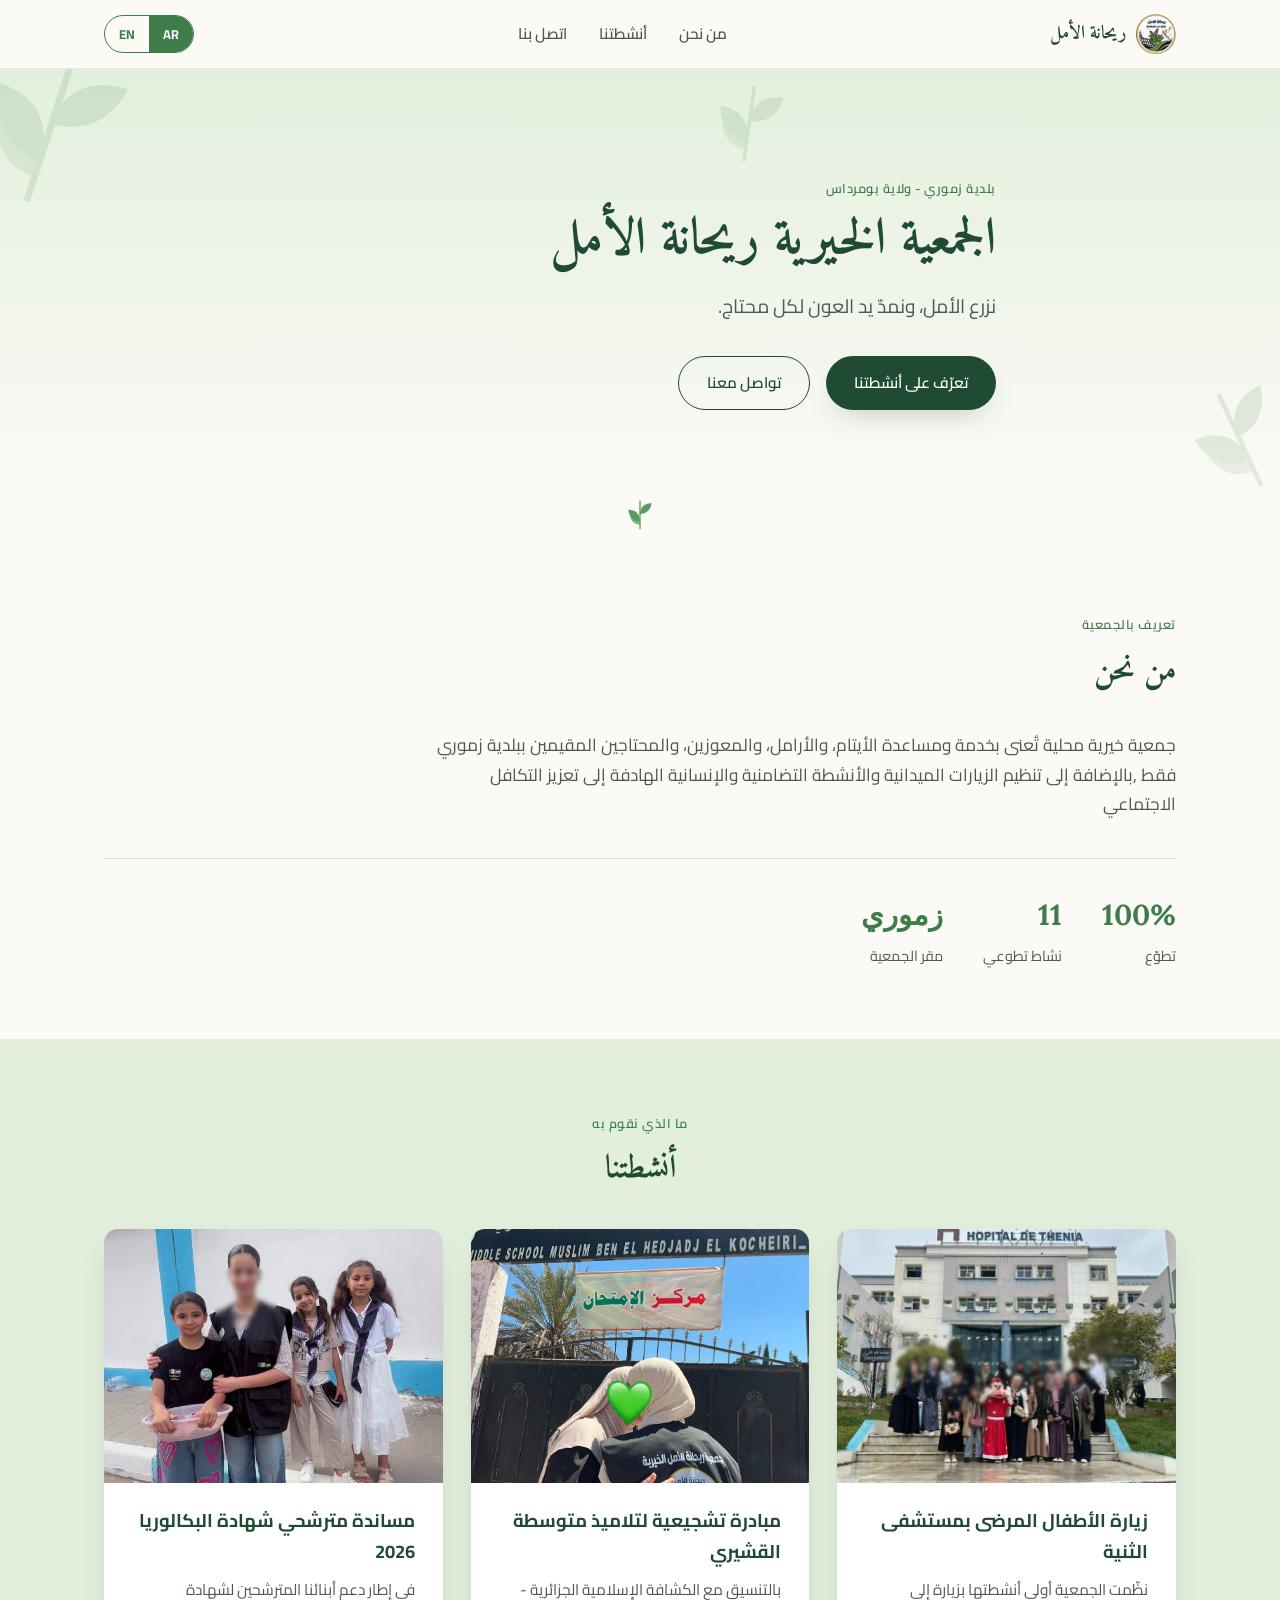
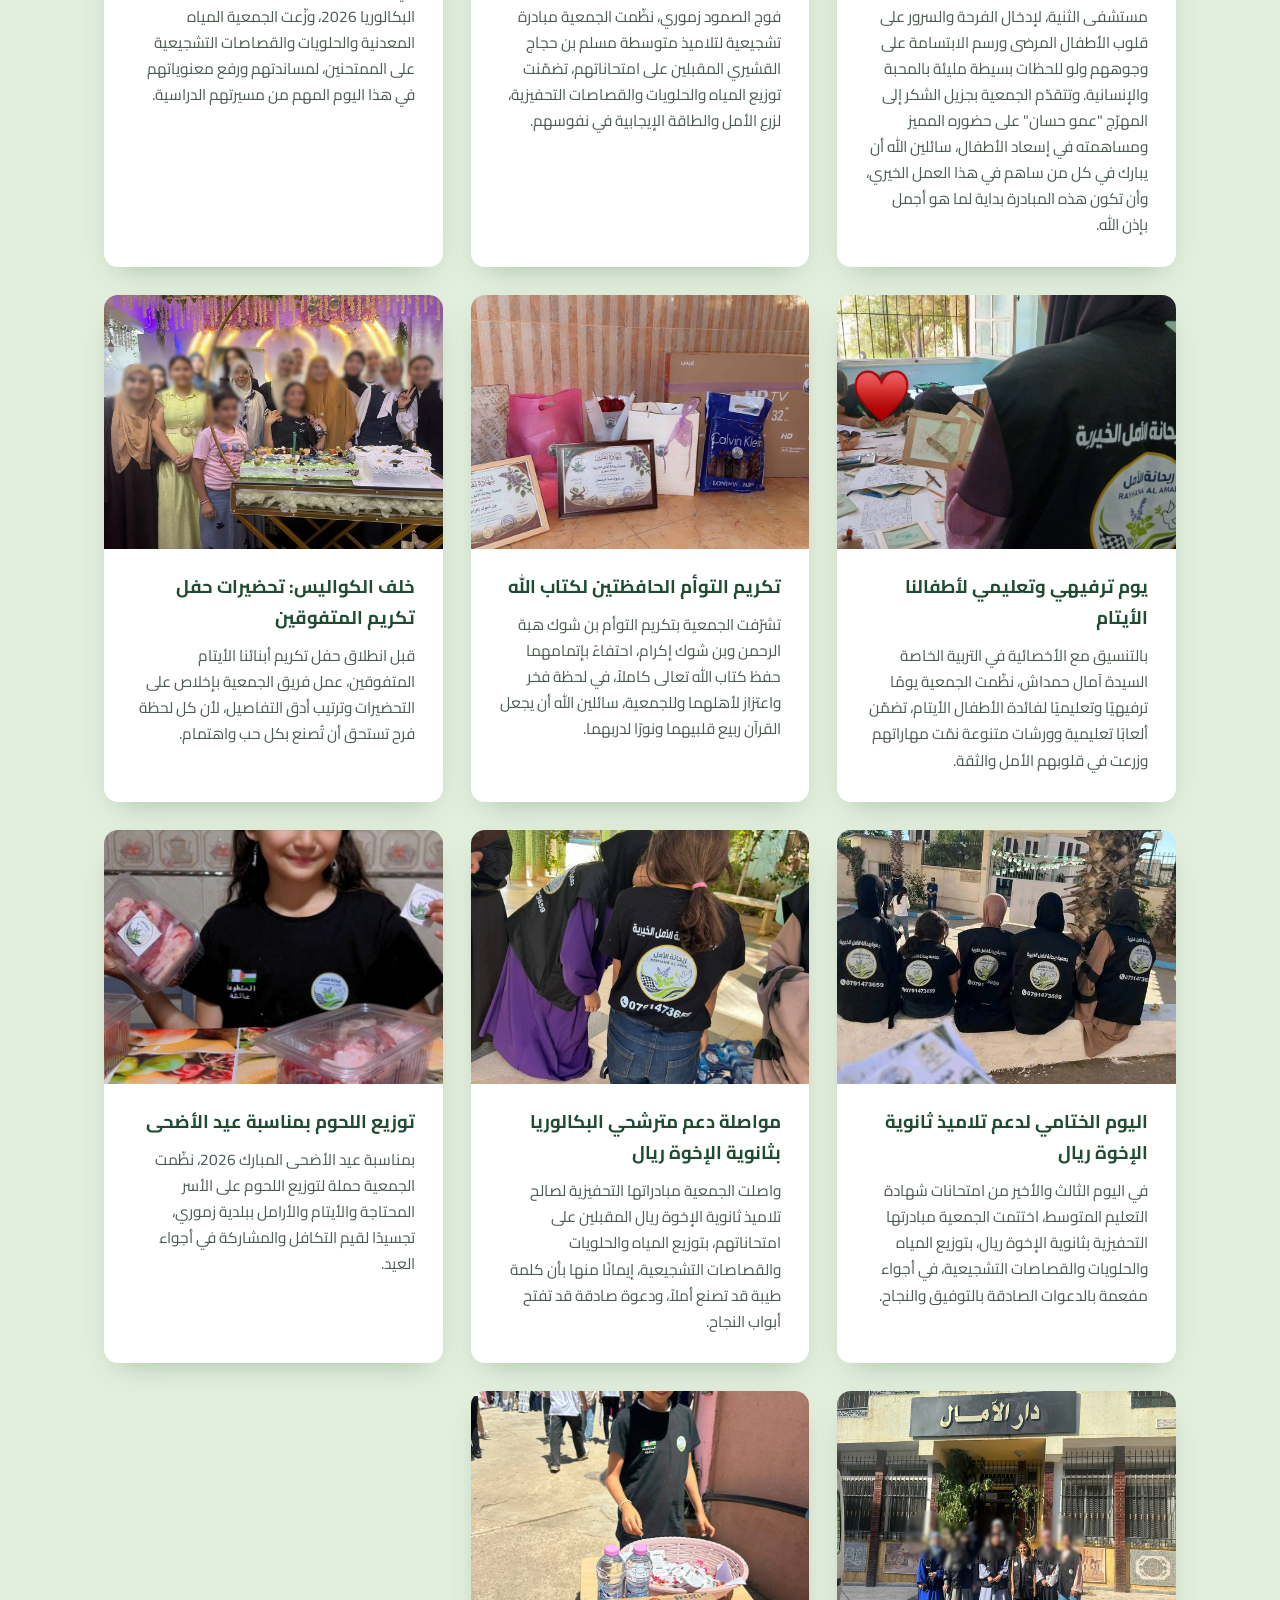
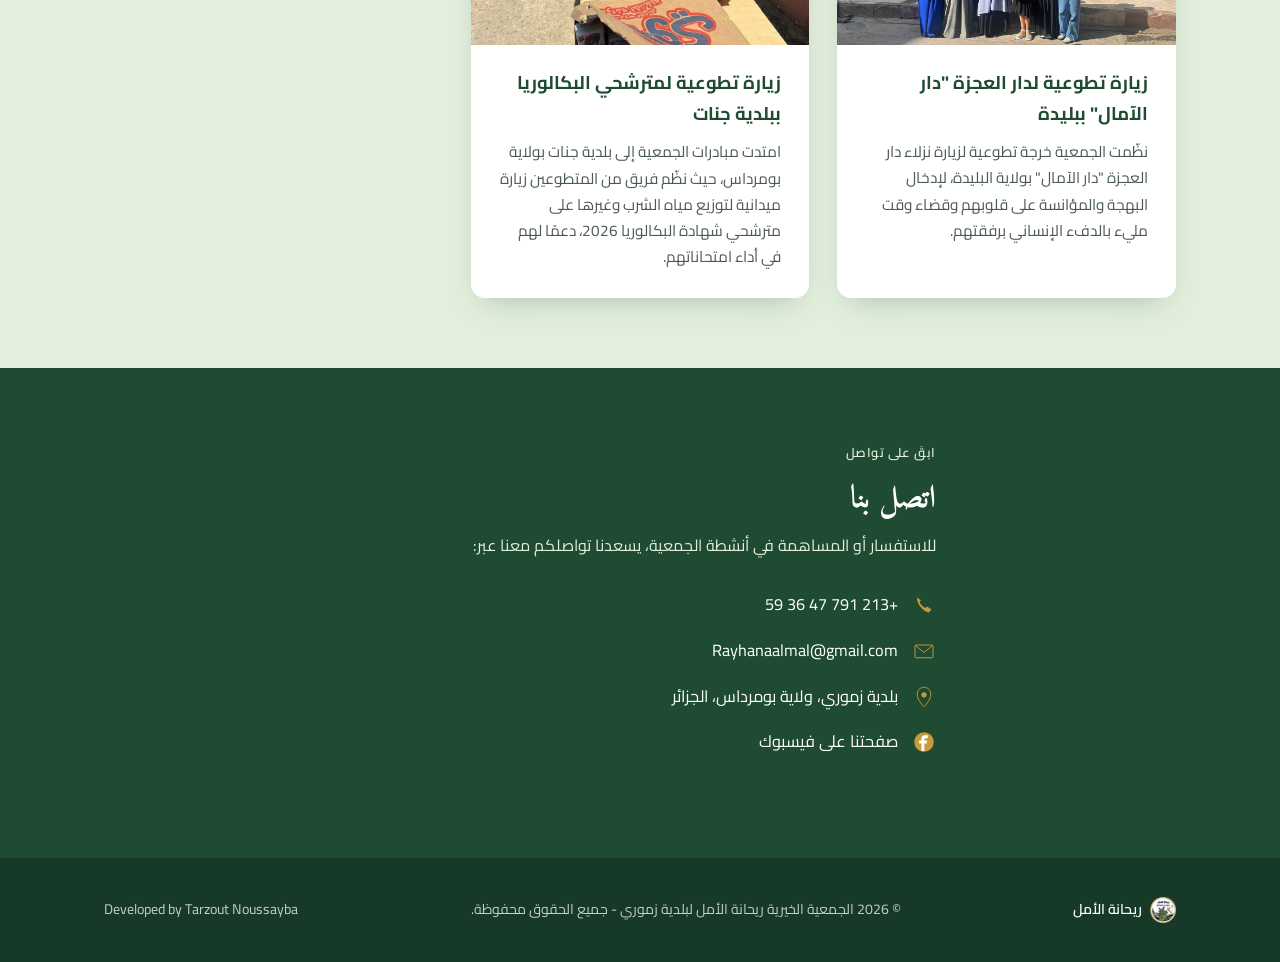
==== index.html @ a7c814cd "Initial commit" ====
<!DOCTYPE html>
<html lang="ar" dir="rtl">
<head>
<meta charset="UTF-8">
<meta name="viewport" content="width=device-width, initial-scale=1">
<title data-i18n="meta_title">الجمعية الخيرية ريحانة الأمل - بلدية زموري</title>
<meta name="description" data-i18n-attr="content" data-i18n="meta_desc" content="جمعية خيرية ناشئة ببلدية زموري تعنى بالأيتام والأرامل والمرضى والمحتاجين">
<link rel="preconnect" href="https://fonts.googleapis.com">
<link rel="preconnect" href="https://fonts.gstatic.com" crossorigin>
<link href="https://fonts.googleapis.com/css2?family=Amiri:wght@400;700&family=Cairo:wght@400;500;600;700&family=Lora:ital,wght@0,500;0,600;1,500&display=swap" rel="stylesheet">
<link rel="stylesheet" href="css/style.css">
</head>
<body>

<!-- decorative basil sprig used across the site -->
<svg style="display:none">
  <symbol id="leaf-icon" viewBox="0 0 64 64">
    <path d="M32 58 C32 42 32 30 32 6" stroke="currentColor" stroke-width="2.5" fill="none" stroke-linecap="round"/>
    <path d="M32 44 C20 44 12 36 10 22 C24 22 32 30 32 44 Z" fill="currentColor"/>
    <path d="M32 30 C44 30 52 22 54 10 C40 10 32 18 32 30 Z" fill="currentColor"/>
    <path d="M32 50 C22 50 15 44 13 33 C25 33 32 39 32 50 Z" fill="currentColor" opacity="0.75"/>
  </symbol>
  <symbol id="cap-icon" viewBox="0 0 64 64">
    <path d="M32 14 L58 26 L32 38 L6 26 Z" fill="currentColor"/>
    <path d="M18 30 V44 C18 50 46 50 46 44 V30" stroke="currentColor" stroke-width="2.5" fill="none"/>
    <path d="M56 27 V42" stroke="currentColor" stroke-width="2.5" stroke-linecap="round"/>
    <circle cx="56" cy="45" r="2.5" fill="currentColor"/>
  </symbol>
  <symbol id="hands-icon" viewBox="0 0 64 64">
    <path d="M32 20 C29 13 20 12 17 19 C14 26 20 32 32 42 C44 32 50 26 47 19 C44 12 35 13 32 20 Z" fill="currentColor"/>
    <path d="M10 46 C18 40 26 40 32 46 C38 40 46 40 54 46 L54 50 C46 44 38 44 32 50 C26 44 18 44 10 50 Z" fill="currentColor" opacity="0.85"/>
  </symbol>
  <symbol id="home-icon" viewBox="0 0 64 64">
    <path d="M8 30 L32 10 L56 30" stroke="currentColor" stroke-width="2.5" fill="none" stroke-linecap="round" stroke-linejoin="round"/>
    <path d="M14 26 V52 H50 V26" stroke="currentColor" stroke-width="2.5" fill="none" stroke-linejoin="round"/>
    <path d="M27 52 V38 H37 V52" stroke="currentColor" stroke-width="2.5" fill="none"/>
  </symbol>
  <symbol id="phone-icon" viewBox="0 0 64 64">
    <path d="M14 12 C12 20 20 44 44 52 L52 44 L40 36 L36 40 C28 36 24 32 20 24 L24 20 L14 12 Z" fill="currentColor"/>
  </symbol>
  <symbol id="mail-icon" viewBox="0 0 64 64">
    <rect x="8" y="16" width="48" height="34" rx="3" stroke="currentColor" stroke-width="2.5" fill="none"/>
    <path d="M10 18 L32 36 L54 18" stroke="currentColor" stroke-width="2.5" fill="none" stroke-linecap="round" stroke-linejoin="round"/>
  </symbol>
  <symbol id="pin-icon" viewBox="0 0 64 64">
    <path d="M32 58 C32 58 50 40 50 26 C50 14 42 6 32 6 C22 6 14 14 14 26 C14 40 32 58 32 58 Z" stroke="currentColor" stroke-width="2.5" fill="none"/>
    <circle cx="32" cy="26" r="7" fill="currentColor"/>
  </symbol>
  <symbol id="fb-icon" viewBox="0 0 64 64">
    <circle cx="32" cy="32" r="26" fill="currentColor"/>
    <path d="M36 22 h6 v-8 h-7 c-7 0-10 4-10 10 v4 h-6 v8 h6 v20 h8 V36 h6 l1-8 h-7 v-3 c0-2 1-3 3-3 Z" fill="#fff"/>
  </symbol>
</svg>

<header class="site-header">
  <div class="wrap header-inner">
    <a class="brand" href="#top">
      <img class="brand-logo" src="images/logo.png" alt="شعار الجمعية">
      <span class="brand-name" data-i18n="brand_name">ريحانة الأمل</span>
    </a>

    <nav class="site-nav" id="siteNav">
      <a href="#about" data-i18n="nav_about">من نحن</a>
      <a href="#activities" data-i18n="nav_activities">أنشطتنا</a>
      <a href="#contact" data-i18n="nav_contact">اتصل بنا</a>
    </nav>

    <div class="header-actions">
      <div class="lang-switch" role="group" aria-label="Language switch">
        <button type="button" class="lang-btn" data-lang="ar" aria-pressed="true">AR</button>
        <button type="button" class="lang-btn" data-lang="en" aria-pressed="false">EN</button>
      </div>
      <button class="nav-toggle" id="navToggle" aria-label="menu" aria-expanded="false">
        <span></span><span></span><span></span>
      </button>
    </div>
  </div>
</header>

<main id="top">

  <section class="hero">
    <div class="hero-leaves" aria-hidden="true">
      <svg viewBox="0 0 64 64"><use href="#leaf-icon"/></svg>
      <svg viewBox="0 0 64 64"><use href="#leaf-icon"/></svg>
      <svg viewBox="0 0 64 64"><use href="#leaf-icon"/></svg>
    </div>
    <div class="wrap hero-inner">
      <p class="eyebrow" data-i18n="hero_eyebrow">بلدية زموري - ولاية بومرداس</p>
      <h1 data-i18n="hero_title">الجمعية الخيرية ريحانة الأمل</h1>
      <p class="hero-tagline" data-i18n="hero_tagline">نزرع الأمل، ونمدّ يد العون لكل محتاج.</p>
      <div class="hero-cta">
        <a href="#activities" class="btn btn-primary" data-i18n="hero_btn_activities">تعرّف على أنشطتنا</a>
        <a href="#contact" class="btn btn-ghost" data-i18n="hero_btn_contact">تواصل معنا</a>
      </div>
    </div>
  </section>

  <div class="divider" aria-hidden="true">
    <svg viewBox="0 0 64 64"><use href="#leaf-icon"/></svg>
  </div>

  <section class="about" id="about">
    <div class="wrap about-inner">
      <div class="section-heading">
        <span class="eyebrow" data-i18n="about_eyebrow">تعريف بالجمعية</span>
        <h2 data-i18n="about_title">من نحن</h2>
      </div>
      <p class="about-text" data-i18n="about_text">
        الجمعية الخيرية "ريحانة الأمل" لبلدية زموري جمعية خيرية ناشئة حديثًا، تسعى منذ انطلاقها إلى
        مساعدة الأيتام والأرامل والمرضى والمحتاجين في المنطقة، من خلال مبادرات تضامنية وأعمال تطوعية
        تجمع أبناء الجماعة على قيم العطاء والتكافل.
      </p>
      <div class="about-stats">
        <div class="stat">
          <span class="stat-num" data-i18n="about_stat1_num">100%</span>
          <span class="stat-label" data-i18n="about_stat1_label">تطوّع</span>
        </div>
        <div class="stat">
          <span class="stat-num" data-i18n="about_stat2_num">3</span>
          <span class="stat-label" data-i18n="about_stat2_label">محاور عمل رئيسية</span>
        </div>
        <div class="stat">
          <span class="stat-num" data-i18n="about_stat3_num">زموري</span>
          <span class="stat-label" data-i18n="about_stat3_label">مقر الجمعية</span>
        </div>
      </div>
    </div>
  </section>

  <section class="activities" id="activities">
    <div class="wrap">
      <div class="section-heading center">
        <span class="eyebrow" data-i18n="activities_eyebrow">ما الذي نقوم به</span>
        <h2 data-i18n="activities_title">أنشطتنا</h2>
      </div>

      <div class="cards">
        <article class="card">
          <div class="card-img-wrap">
            <img class="card-img" src="images/photo_1.jpg" alt="زيارة الأطفال المرضى بمستشفى الثنية">
          </div>
          <h3 data-i18n="act1_title">زيارة الأطفال المرضى بمستشفى الثنية</h3>
          <p data-i18n="act1_text">نظّمت الجمعية أولى أنشطتها بزيارة إلى مستشفى الثنية، لإدخال الفرحة والسرور على قلوب الأطفال المرضى ورسم الابتسامة على وجوههم ولو للحظات بسيطة مليئة بالمحبة والإنسانية. وتتقدّم الجمعية بجزيل الشكر إلى المهرّج "عمو حسان" على حضوره المميز ومساهمته في إسعاد الأطفال، سائلين الله أن يبارك في كل من ساهم في هذا العمل الخيري، وأن تكون هذه المبادرة بداية لما هو أجمل بإذن الله.</p>
        </article>

        <article class="card">
          <div class="card-img-wrap">
            <img class="card-img" src="images/photo_2.jpg" alt="مبادرة تشجيعية لتلاميذ متوسطة القشيري">
          </div>
          <h3 data-i18n="act2_title">مبادرة تشجيعية لتلاميذ متوسطة القشيري</h3>
          <p data-i18n="act2_text">بالتنسيق مع الكشافة الإسلامية الجزائرية - فوج الصمود زموري، نظّمت الجمعية مبادرة تشجيعية لتلاميذ متوسطة مسلم بن حجاج القشيري المقبلين على امتحاناتهم، تضمّنت توزيع المياه والحلويات والقصاصات التحفيزية، لزرع الأمل والطاقة الإيجابية في نفوسهم.</p>
        </article>

        <article class="card">
          <div class="card-img-wrap">
            <img class="card-img" src="images/photo_3.jpg" alt="مساندة مترشحي شهادة البكالوريا 2026">
          </div>
          <h3 data-i18n="act3_title">مساندة مترشحي شهادة البكالوريا 2026</h3>
          <p data-i18n="act3_text">في إطار دعم أبنائنا المترشحين لشهادة البكالوريا 2026، وزّعت الجمعية المياه المعدنية والحلويات والقصاصات التشجيعية على الممتحنين، لمساندتهم ورفع معنوياتهم في هذا اليوم المهم من مسيرتهم الدراسية.</p>
        </article>

        <article class="card">
          <div class="card-img-wrap">
            <img class="card-img" src="images/photo_4.jpg" alt="يوم ترفيهي وتعليمي لأطفالنا الأيتام">
          </div>
          <h3 data-i18n="act4_title">يوم ترفيهي وتعليمي لأطفالنا الأيتام</h3>
          <p data-i18n="act4_text">بالتنسيق مع الأخصائية في التربية الخاصة السيدة آمال حمداش، نظّمت الجمعية يومًا ترفيهيًا وتعليميًا لفائدة الأطفال الأيتام، تضمّن ألعابًا تعليمية وورشات متنوعة نمّت مهاراتهم وزرعت في قلوبهم الأمل والثقة.</p>
        </article>

        <article class="card">
          <div class="card-img-wrap">
            <img class="card-img" src="images/photo_5.jpg" alt="تكريم التوأم الحافظتين لكتاب الله">
          </div>
          <h3 data-i18n="act5_title">تكريم التوأم الحافظتين لكتاب الله</h3>
          <p data-i18n="act5_text">تشرّفت الجمعية بتكريم التوأم بن شوك هبة الرحمن وبن شوك إكرام، احتفاءً بإتمامهما حفظ كتاب الله تعالى كاملاً، في لحظة فخر واعتزاز لأهلهما وللجمعية، سائلين الله أن يجعل القرآن ربيع قلبيهما ونورًا لدربهما.</p>
        </article>

        <article class="card">
          <div class="card-img-wrap">
            <img class="card-img" src="images/photo_6.jpg" alt="تحضيرات حفل تكريم المتفوقين">
          </div>
          <h3 data-i18n="act6_title">خلف الكواليس: تحضيرات حفل تكريم المتفوقين</h3>
          <p data-i18n="act6_text">قبل انطلاق حفل تكريم أبنائنا الأيتام المتفوقين، عمل فريق الجمعية بإخلاص على التحضيرات وترتيب أدق التفاصيل، لأن كل لحظة فرح تستحق أن تُصنع بكل حب واهتمام.</p>
        </article>

        <article class="card">
          <div class="card-img-wrap">
            <img class="card-img" src="images/photo_7.jpg" alt="اليوم الختامي لمبادرة دعم تلاميذ ثانوية الإخوة ريال">
          </div>
          <h3 data-i18n="act7_title">اليوم الختامي لدعم تلاميذ ثانوية الإخوة ريال</h3>
          <p data-i18n="act7_text">في اليوم الثالث والأخير من امتحانات شهادة التعليم المتوسط، اختتمت الجمعية مبادرتها التحفيزية بثانوية الإخوة ريال، بتوزيع المياه والحلويات والقصاصات التشجيعية، في أجواء مفعمة بالدعوات الصادقة بالتوفيق والنجاح.</p>
        </article>

        <article class="card">
          <div class="card-img-wrap">
            <img class="card-img" src="images/photo_8.jpg" alt="مواصلة دعم مترشحي البكالوريا بثانوية الإخوة ريال">
          </div>
          <h3 data-i18n="act8_title">مواصلة دعم مترشحي البكالوريا بثانوية الإخوة ريال</h3>
          <p data-i18n="act8_text">واصلت الجمعية مبادراتها التحفيزية لصالح تلاميذ ثانوية الإخوة ريال المقبلين على امتحاناتهم، بتوزيع المياه والحلويات والقصاصات التشجيعية، إيمانًا منها بأن كلمة طيبة قد تصنع أملاً، ودعوة صادقة قد تفتح أبواب النجاح.</p>
        </article>

        <article class="card">
          <div class="card-img-wrap">
            <img class="card-img" src="images/photo_9.jpg" alt="توزيع اللحوم بمناسبة عيد الأضحى">
          </div>
          <h3 data-i18n="act9_title">توزيع اللحوم بمناسبة عيد الأضحى</h3>
          <p data-i18n="act9_text">بمناسبة عيد الأضحى المبارك 2026، نظّمت الجمعية حملة لتوزيع اللحوم على الأسر المحتاجة والأيتام والأرامل ببلدية زموري، تجسيدًا لقيم التكافل والمشاركة في أجواء العيد.</p>
        </article>

        <article class="card">
          <div class="card-img-wrap">
            <img class="card-img" src="images/photo_10.jpg" alt="زيارة تطوعية لدار العجزة دار الآمال ببليدة">
          </div>
          <h3 data-i18n="act10_title">زيارة تطوعية لدار العجزة "دار الآمال" ببليدة</h3>
          <p data-i18n="act10_text">نظّمت الجمعية خرجة تطوعية لزيارة نزلاء دار العجزة "دار الآمال" بولاية البليدة، لإدخال البهجة والمؤانسة على قلوبهم وقضاء وقت مليء بالدفء الإنساني برفقتهم.</p>
        </article>

        <article class="card">
          <div class="card-img-wrap">
            <img class="card-img" src="images/photo_11.jpg" alt="زيارة تطوعية لمترشحي البكالوريا ببلدية جنات">
          </div>
          <h3 data-i18n="act11_title">زيارة تطوعية لمترشحي البكالوريا ببلدية جنات</h3>
          <p data-i18n="act11_text">امتدت مبادرات الجمعية إلى بلدية جنات بولاية بومرداس، حيث نظّم فريق من المتطوعين زيارة ميدانية لتوزيع مياه الشرب وغيرها على مترشحي شهادة البكالوريا 2026، دعمًا لهم في أداء امتحاناتهم.</p>
        </article>
      </div>
    </div>
  </section>

  <section class="contact" id="contact">
    <div class="wrap contact-inner">
      <div class="section-heading">
        <span class="eyebrow light" data-i18n="contact_eyebrow">ابقَ على تواصل</span>
        <h2 class="light" data-i18n="contact_title">اتصل بنا</h2>
        <p class="contact-note light" data-i18n="contact_note">للاستفسار أو المساهمة في أنشطة الجمعية، يسعدنا تواصلكم معنا عبر:</p>
      </div>

      <ul class="contact-list">
        <li>
          <svg viewBox="0 0 64 64"><use href="#phone-icon"/></svg>
          <a href="tel:+213791473659" data-i18n="contact_phone">+213 791 47 36 59</a>
        </li>
        <li>
          <svg viewBox="0 0 64 64"><use href="#mail-icon"/></svg>
          <a href="mailto:Rayhanaalmal@gmail.com" data-i18n="contact_email">Rayhanaalmal@gmail.com</a>
        </li>
        <li>
          <svg viewBox="0 0 64 64"><use href="#pin-icon"/></svg>
          <a href="https://maps.google.com/?q=Zemmouri,Boumerdès,Algeria" target="_blank" rel="noopener" data-i18n="contact_address">بلدية زموري، ولاية بومرداس، الجزائر</a>
        </li>
        <li>
          <svg viewBox="0 0 64 64"><use href="#fb-icon"/></svg>
          <a href="https://web.facebook.com/profile.php?id=100063916632789" target="_blank" rel="noopener" data-i18n="contact_fb">صفحتنا على فيسبوك</a>
        </li>
      </ul>

      
    </div>
  </section>

</main>

<footer class="site-footer">
  <div class="wrap footer-inner">
    <div class="brand small">
      <img class="brand-logo" src="images/logo.png" alt="شعار الجمعية">
      <span data-i18n="brand_name">ريحانة الأمل</span>
    </div>
    <p data-i18n="footer_text">© {year} الجمعية الخيرية ريحانة الأمل لبلدية زموري - جميع الحقوق محفوظة.</p>
    <p class="credit"><a href="https://github.com/tarzout-noussayba-dev-ctrl" target="_blank" rel="noopener">Developed by Tarzout Noussayba</a></p>
  </div>
</footer>

<script src="js/script.js"></script>
</body>
</html>
---- css/style.css ----
:root{
  --forest:   #1F4B33;
  --leaf:     #3E7C4A;
  --leaf-2:   #5B9A64;
  --sage:     #E3EFDD;
  --paper:    #FBFAF6;
  --gold:     #C99A3D;
  --ink:      #1C2A20;
  --ink-soft: #4B5A50;

  --font-body: 'Cairo', 'Lora', sans-serif;
  --font-display-ar: 'Amiri', serif;
  --font-display-en: 'Lora', serif;

  --radius: 14px;
  --shadow: 0 12px 30px -14px rgba(31,75,51,.35);
}

*,*::before,*::after{ box-sizing:border-box; }
html{ scroll-behavior:smooth; }
body{
  margin:0;
  background:var(--paper);
  color:var(--ink);
  font-family:var(--font-body);
  line-height:1.7;
  -webkit-font-smoothing:antialiased;
}
html[lang="ar"] h1, html[lang="ar"] h2, html[lang="ar"] .brand-name{ font-family:var(--font-display-ar); }
html[lang="en"] h1, html[lang="en"] h2, html[lang="en"] .brand-name{ font-family:var(--font-display-en); font-style:italic; }

img,svg{ display:block; max-width:100%; }
a{ color:inherit; text-decoration:none; }
ul{ list-style:none; margin:0; padding:0; }

.wrap{
  max-width:1120px;
  margin-inline:auto;
  padding-inline:24px;
}

.eyebrow{
  display:inline-block;
  font-size:.8rem;
  letter-spacing:.04em;
  color:var(--leaf);
  font-weight:600;
  margin-block-end:8px;
}
.eyebrow.light{ color:var(--sage); }

.btn{
  display:inline-flex;
  align-items:center;
  gap:8px;
  padding:13px 28px;
  border-radius:999px;
  font-weight:600;
  font-size:.95rem;
  transition:transform .18s ease, box-shadow .18s ease, background .18s ease;
}
.btn-primary{
  background:var(--forest);
  color:#fff;
  box-shadow:var(--shadow);
}
.btn-primary:hover{ transform:translateY(-2px); background:var(--leaf); }
.btn-ghost{
  border:1.5px solid var(--forest);
  color:var(--forest);
}
.btn-ghost:hover{ background:var(--sage); }

/* ---------------- header ---------------- */
.site-header{
  position:sticky; top:0; z-index:50;
  background:rgba(251,250,246,.9);
  backdrop-filter:blur(8px);
  border-block-end:1px solid rgba(31,75,51,.1);
}
.header-inner{
  display:flex; align-items:center; justify-content:space-between;
  padding-block:14px;
}
.brand{ display:flex; align-items:center; gap:10px; }
.brand-logo{ width:40px; height:40px; object-fit:contain; flex-shrink:0; }
.brand-name{ font-size:1.15rem; font-weight:700; color:var(--forest); }

.site-nav{ display:flex; gap:32px; font-weight:600; font-size:.95rem; }
.site-nav a{ color:var(--ink-soft); transition:color .15s ease; }
.site-nav a:hover{ color:var(--leaf); }

.header-actions{ display:flex; align-items:center; gap:14px; }
.lang-switch{
  display:flex; border:1.5px solid var(--leaf); border-radius:999px; overflow:hidden;
}
.lang-btn{
  border:0; background:transparent; cursor:pointer;
  padding:6px 14px; font-weight:700; font-size:.8rem; color:var(--leaf);
  font-family:'Cairo', sans-serif;
}
.lang-btn[aria-pressed="true"]{ background:var(--leaf); color:#fff; }

.nav-toggle{
  display:none; flex-direction:column; gap:5px;
  background:none; border:0; cursor:pointer; padding:6px;
}
.nav-toggle span{ width:22px; height:2px; background:var(--forest); border-radius:2px; }


.hero{
  position:relative;
  overflow:hidden;
  background:linear-gradient(180deg, var(--sage) 0%, var(--paper) 100%);
  padding-block:96px 80px;
}
.hero-leaves{
  position:absolute; inset:0; pointer-events:none; z-index:0;
}
.hero-leaves svg{
  position:absolute; color:var(--leaf-2); opacity:.16;
}
.hero-leaves svg:nth-child(1){ width:180px; height:180px; inset-inline-end:-40px; top:-30px; transform:rotate(18deg); }
.hero-leaves svg:nth-child(2){ width:120px; height:120px; inset-inline-start:-20px; bottom:-10px; transform:rotate(-25deg); }
.hero-leaves svg:nth-child(3){ width:90px; height:90px; inset-inline-start:38%; top:10px; transform:rotate(8deg); }

.hero-inner{ position:relative; z-index:1; max-width:760px; }
.hero h1{
  font-size:clamp(2.1rem, 4.2vw, 3.2rem);
  line-height:1.25;
  color:var(--forest);
  margin:0 0 18px;
}
.hero-tagline{
  font-size:1.2rem;
  color:var(--ink-soft);
  margin:0 0 34px;
}
.hero-cta{ display:flex; flex-wrap:wrap; gap:16px; }

/* ---------------- divider ---------------- */
.divider{
  display:flex; justify-content:center; padding-block:8px;
  color:var(--leaf-2);
}
.divider svg{ width:34px; height:34px; }

/* ---------------- about ---------------- */
.about{ padding-block:70px; }
.section-heading{ margin-block-end:32px; }
.section-heading.center{ text-align:center; }
.section-heading h2{ font-size:2rem; margin:0; color:var(--forest); }
.section-heading h2.light{ color:#fff; }
.about-text{
  max-width:760px;
  font-size:1.08rem;
  color:var(--ink-soft);
}
.about-stats{
  display:flex; flex-wrap:wrap; gap:40px;
  margin-block-start:40px;
  padding-block-start:32px;
  border-block-start:1px solid rgba(31,75,51,.15);
}
.stat{ display:flex; flex-direction:column; gap:4px; }
.stat-num{ font-size:1.8rem; font-weight:700; color:var(--leaf); font-family:var(--font-display-en); }
.stat-label{ color:var(--ink-soft); font-size:.9rem; }

/* ---------------- activities ---------------- */
.activities{ padding-block:70px; background:var(--sage); }
.cards{
  display:grid;
  grid-template-columns:repeat(3, 1fr);
  gap:28px;
}
.card{
  background:#fff;
  border-radius:var(--radius);
  padding:0 0 28px;
  box-shadow:var(--shadow);
  transition:transform .2s ease;
  overflow:hidden;
}
.card:hover{ transform:translateY(-6px); }
.card-img-wrap{
  aspect-ratio:4/3;
  overflow:hidden;
}
.card-img{
  width:100%; height:100%;
  object-fit:cover;
  display:block;
}
.card h3{ margin:22px 28px 10px; font-size:1.15rem; color:var(--forest); }
.card p{ margin:0 28px; color:var(--ink-soft); font-size:.96rem; }

/* ---------------- contact ---------------- */
.contact{
  background:var(--forest);
  color:#fff;
  padding-block:70px;
}
.contact-inner{ max-width:640px; }
.contact-note{ color:var(--sage); margin-block-start:6px; }
.contact-list{
  display:flex; flex-direction:column; gap:18px;
  margin-block:32px;
}
.contact-list li{ display:flex; align-items:center; gap:14px; font-size:1.02rem; }
.contact-list li a{ transition:opacity .15s ease; }
.contact-list li a:hover{ text-decoration:underline; opacity:.9; }
.contact-list svg{ width:24px; height:24px; color:var(--gold); flex-shrink:0; }
.placeholder-note{ font-size:.82rem; color:rgba(255,255,255,.6); }

/* ---------------- footer ---------------- */
.site-footer{ background:#163a27; color:rgba(255,255,255,.75); padding-block:26px; }
.footer-inner{
  display:flex; flex-wrap:wrap; align-items:center; justify-content:space-between; gap:14px;
  font-size:.88rem;
}
.brand.small .brand-logo{ width:26px; height:26px; }
.brand.small{ display:flex; align-items:center; gap:8px; font-weight:600; color:#fff; }

/* ---------------- responsive ---------------- */
@media (max-width: 860px){
  .cards{ grid-template-columns:1fr; }
  .site-nav{
    position:absolute; inset-inline:0; top:100%;
    background:var(--paper);
    flex-direction:column;
    padding:18px 24px;
    gap:16px;
    border-block-end:1px solid rgba(31,75,51,.1);
    display:none;
  }
  .site-nav.open{ display:flex; }
  .nav-toggle{ display:flex; }
}

@media (max-width: 480px){
  .hero{ padding-block:70px 56px; }
  .about, .activities, .contact{ padding-block:52px; }
  .hero-cta{ flex-direction:column; align-items:stretch; }
  .btn{ justify-content:center; }
}

/* respect reduced motion */
@media (prefers-reduced-motion: reduce){
  html{ scroll-behavior:auto; }
  .btn, .card{ transition:none; }
}
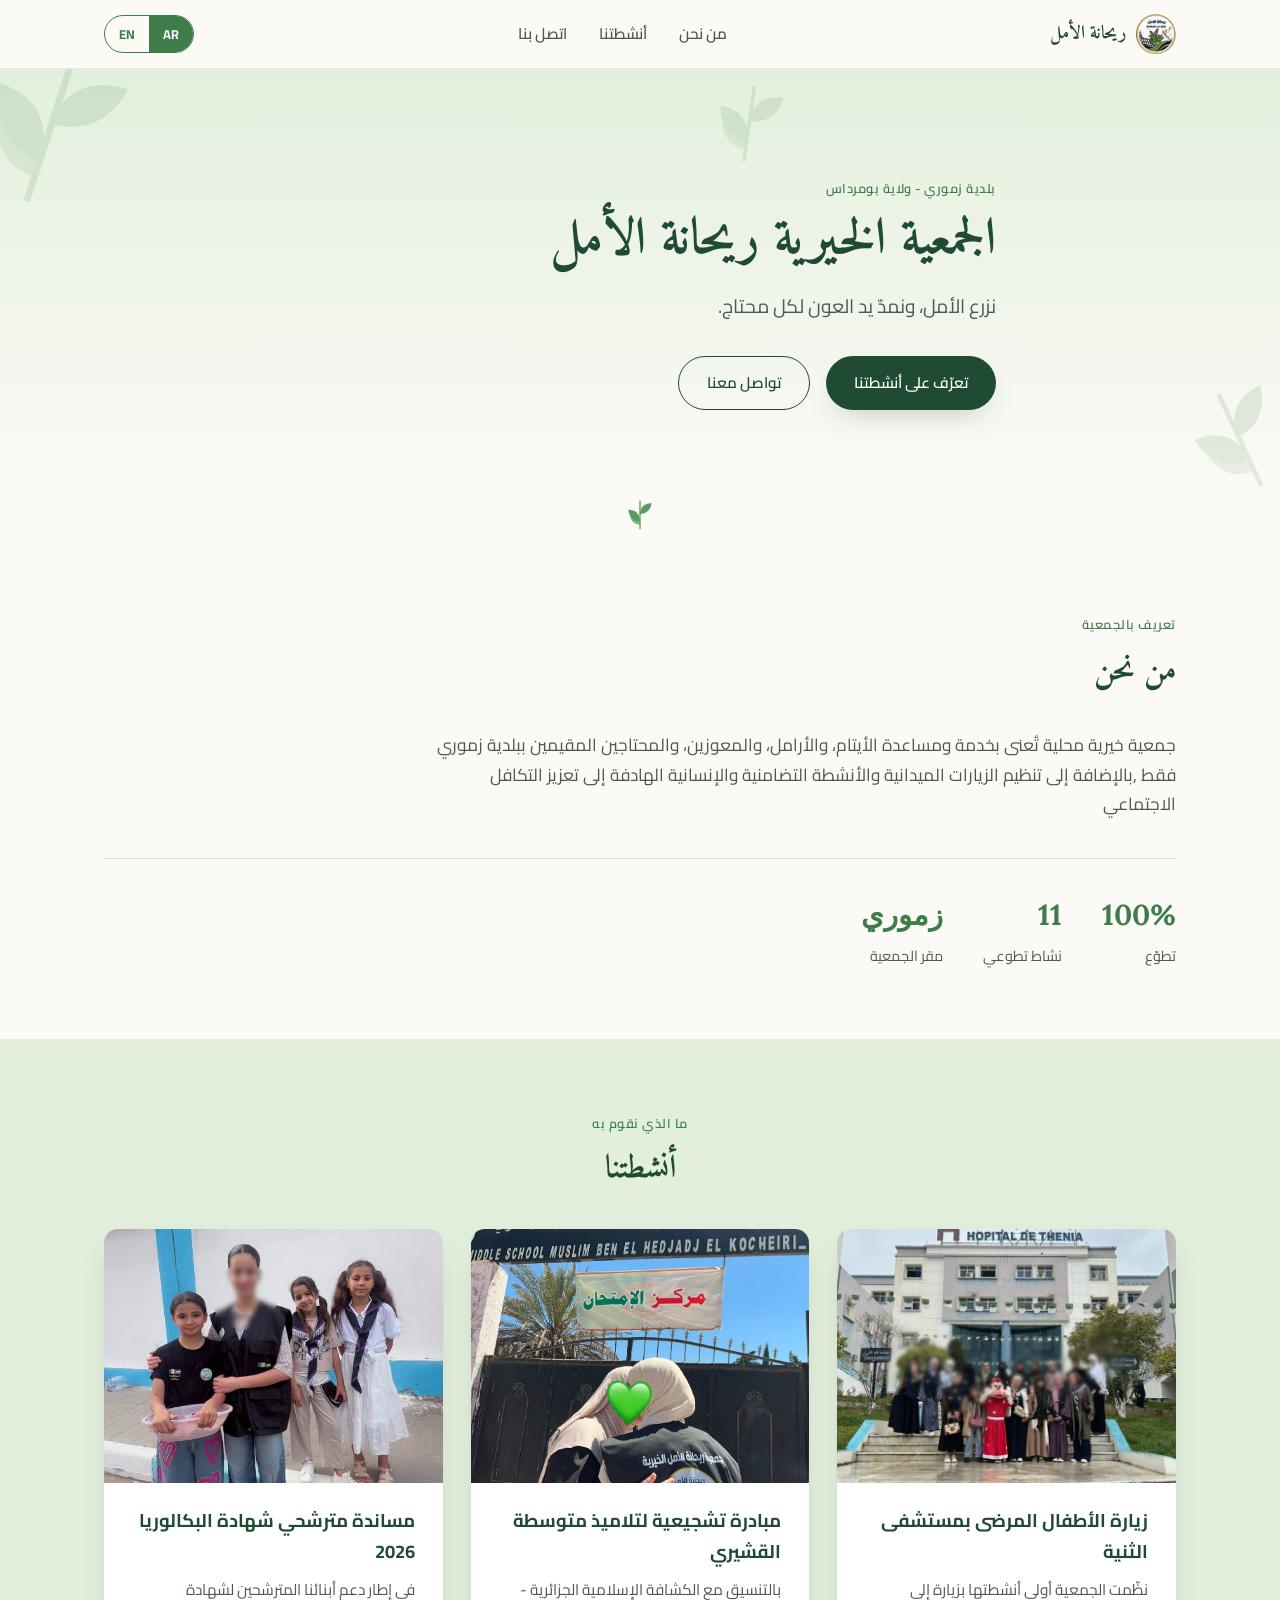
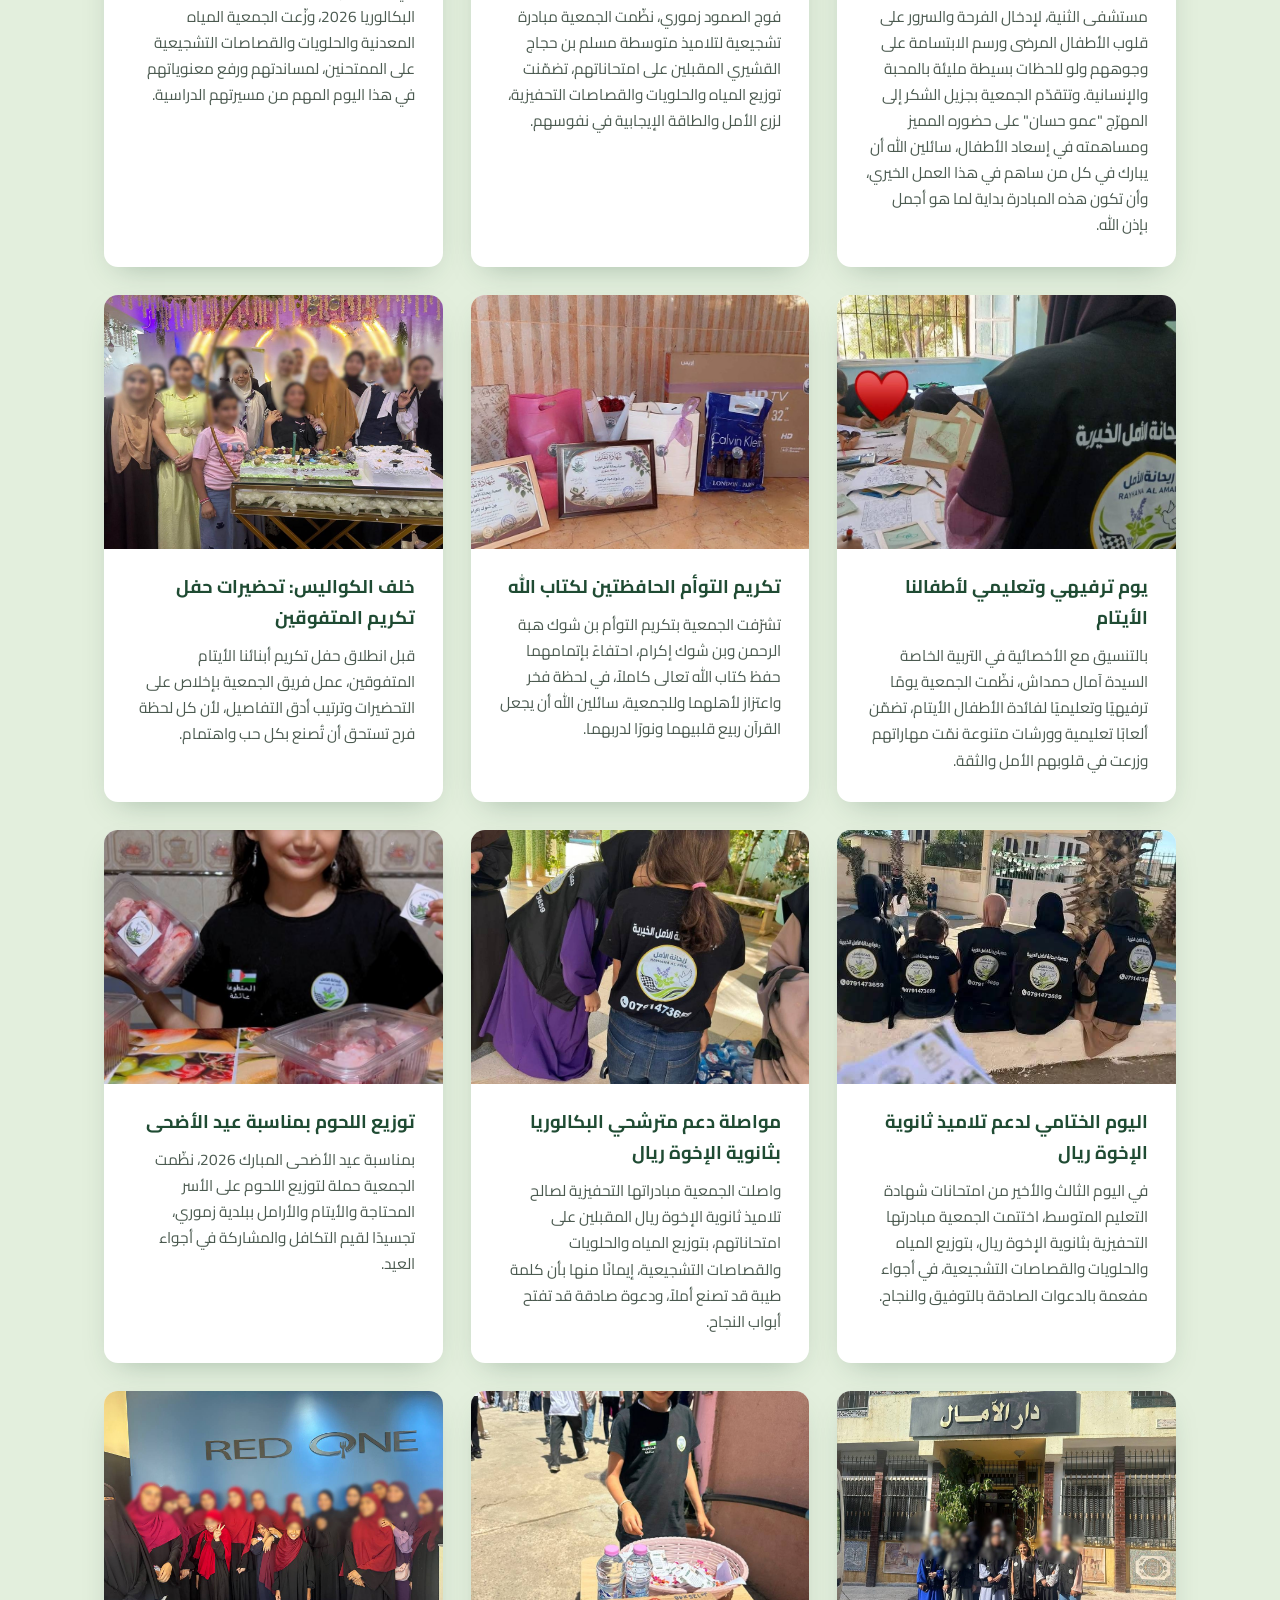
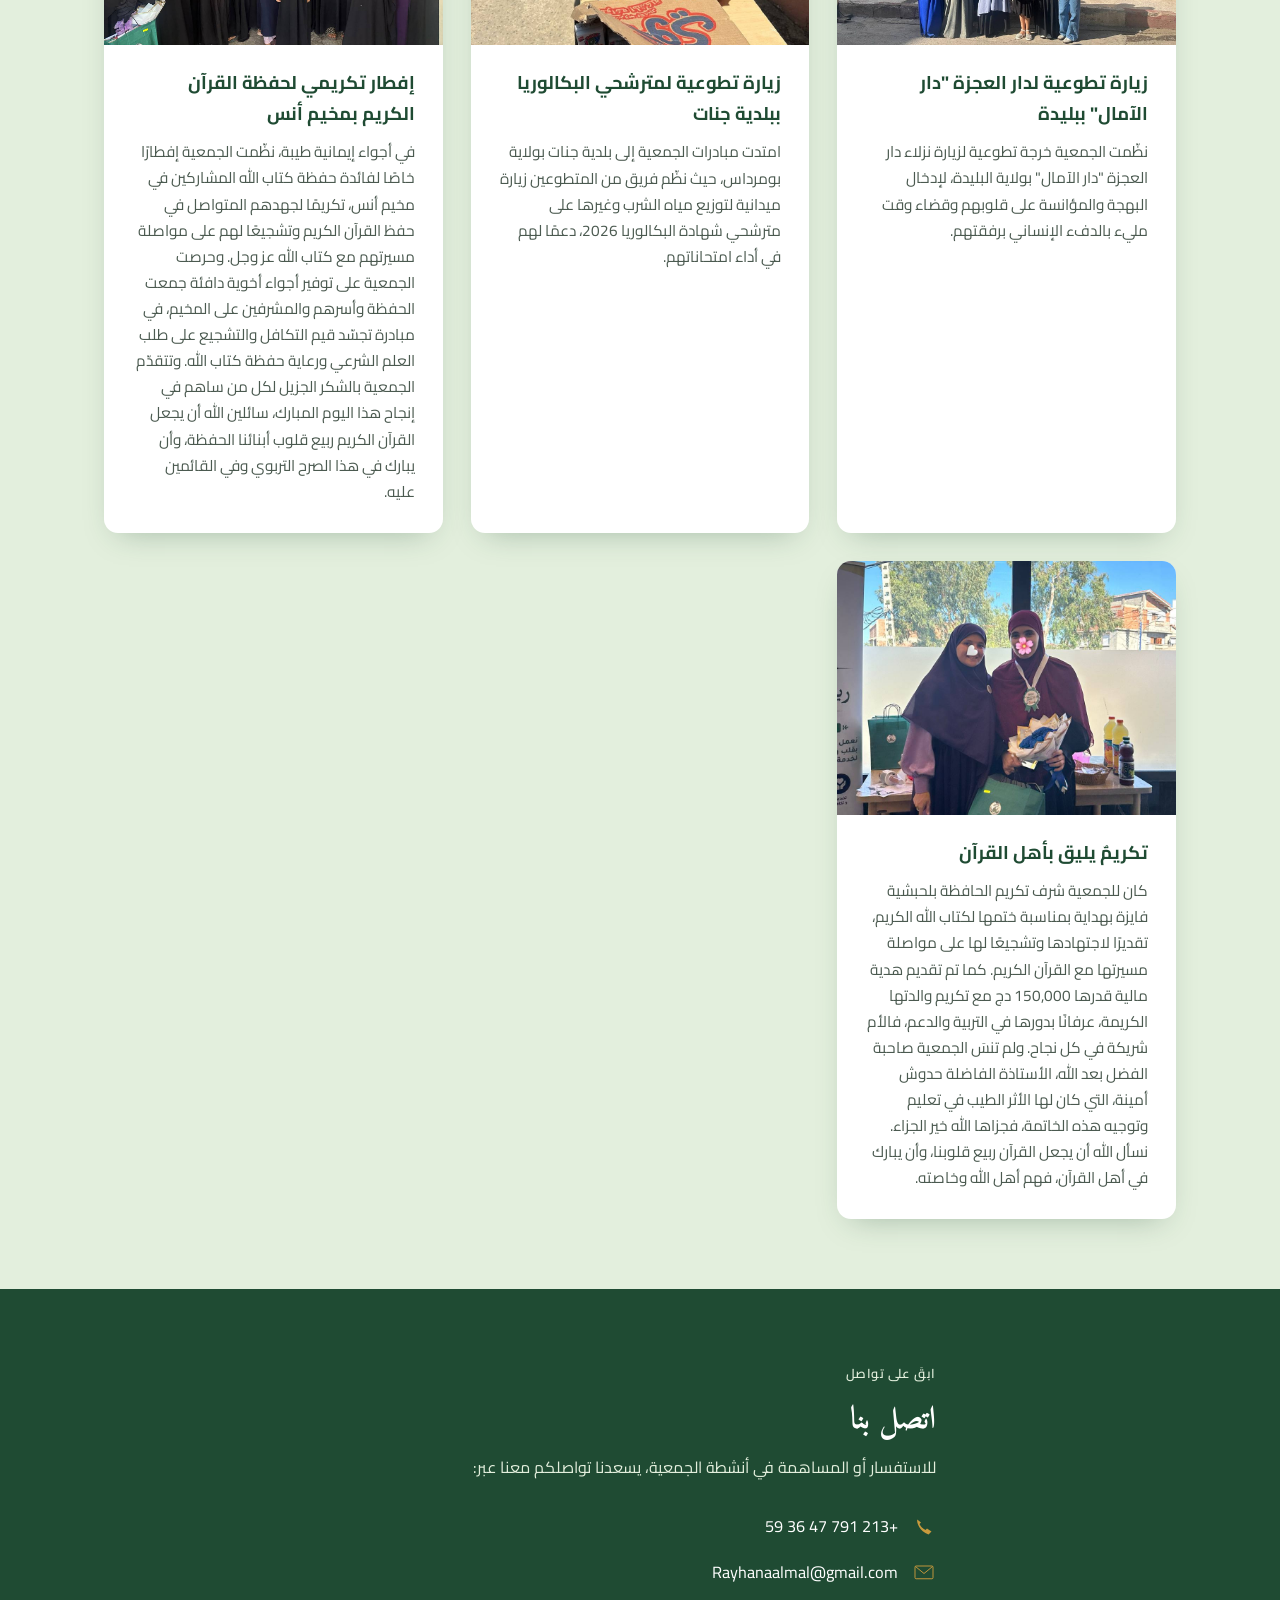
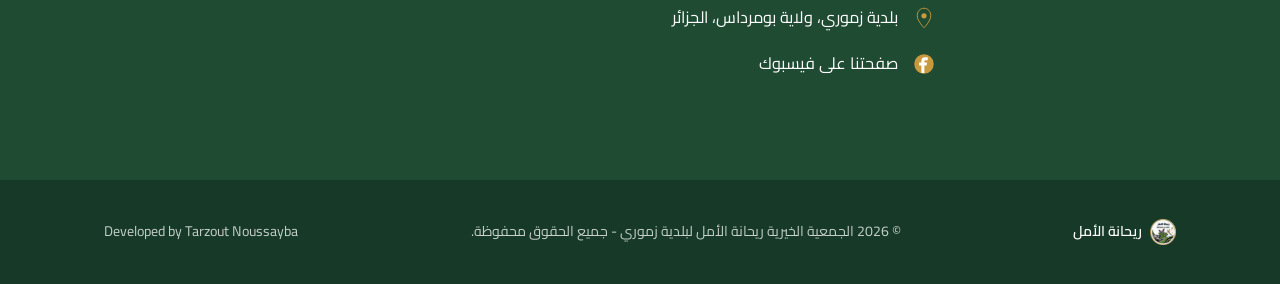
==== commit 21608164: "Add two new activities" ====
--- a/index.html
+++ b/index.html
@@ -12,7 +12,7 @@
 </head>
 <body>
 
-<!-- decorative basil sprig used across the site -->
+
 <svg style="display:none">
   <symbol id="leaf-icon" viewBox="0 0 64 64">
     <path d="M32 58 C32 42 32 30 32 6" stroke="currentColor" stroke-width="2.5" fill="none" stroke-linecap="round"/>
@@ -223,6 +223,23 @@
           <h3 data-i18n="act11_title">زيارة تطوعية لمترشحي البكالوريا ببلدية جنات</h3>
           <p data-i18n="act11_text">امتدت مبادرات الجمعية إلى بلدية جنات بولاية بومرداس، حيث نظّم فريق من المتطوعين زيارة ميدانية لتوزيع مياه الشرب وغيرها على مترشحي شهادة البكالوريا 2026، دعمًا لهم في أداء امتحاناتهم.</p>
         </article>
+        <!-- ضع صورة النشاط 12 هنا باسم images/photo_12.jpg -->
+<article class="card">
+  <div class="card-img-wrap">
+    <img class="card-img" src="images/photo_12.jpg" alt="إفطار تكريمي لحفظة القرآن الكريم بمخيم أنس">
+  </div>
+  <h3 data-i18n="act12_title">إفطار تكريمي لحفظة القرآن الكريم بمخيم أنس</h3>
+  <p data-i18n="act12_text">في أجواء إيمانية طيبة، نظّمت الجمعية إفطارًا خاصًا لفائدة حفظة كتاب الله المشاركين في مخيم أنس، تكريمًا لجهدهم المتواصل في حفظ القرآن الكريم وتشجيعًا لهم على مواصلة مسيرتهم مع كتاب الله عز وجل. وحرصت الجمعية على توفير أجواء أخوية دافئة جمعت الحفظة وأسرهم والمشرفين على المخيم، في مبادرة تجسّد قيم التكافل والتشجيع على طلب العلم الشرعي ورعاية حفظة كتاب الله. وتتقدّم الجمعية بالشكر الجزيل لكل من ساهم في إنجاح هذا اليوم المبارك، سائلين الله أن يجعل القرآن الكريم ربيع قلوب أبنائنا الحفظة، وأن يبارك في هذا الصرح التربوي وفي القائمين عليه.</p>
+</article>
+
+<!-- ضع صورة النشاط 13 هنا باسم images/photo_13.jpg -->
+<article class="card">
+  <div class="card-img-wrap">
+    <img class="card-img" src="images/photo_13.jpg" alt="تكريمٌ يليق بأهل القرآن">
+  </div>
+  <h3 data-i18n="act13_title">تكريمٌ يليق بأهل القرآن</h3>
+  <p data-i18n="act13_text">كان للجمعية شرف تكريم الحافظة بلحبشية فايزة بهداية بمناسبة ختمها لكتاب الله الكريم، تقديرًا لاجتهادها وتشجيعًا لها على مواصلة مسيرتها مع القرآن الكريم. كما تم تقديم هدية مالية قدرها 150,000 دج مع تكريم والدتها الكريمة، عرفانًا بدورها في التربية والدعم، فالأم شريكة في كل نجاح. ولم تنسَ الجمعية صاحبة الفضل بعد الله، الأستاذة الفاضلة حدوش أمينة، التي كان لها الأثر الطيب في تعليم وتوجيه هذه الخاتمة، فجزاها الله خير الجزاء. نسأل الله أن يجعل القرآن ربيع قلوبنا، وأن يبارك في أهل القرآن، فهم أهل الله وخاصته.</p>
+</article>
       </div>
     </div>
   </section>
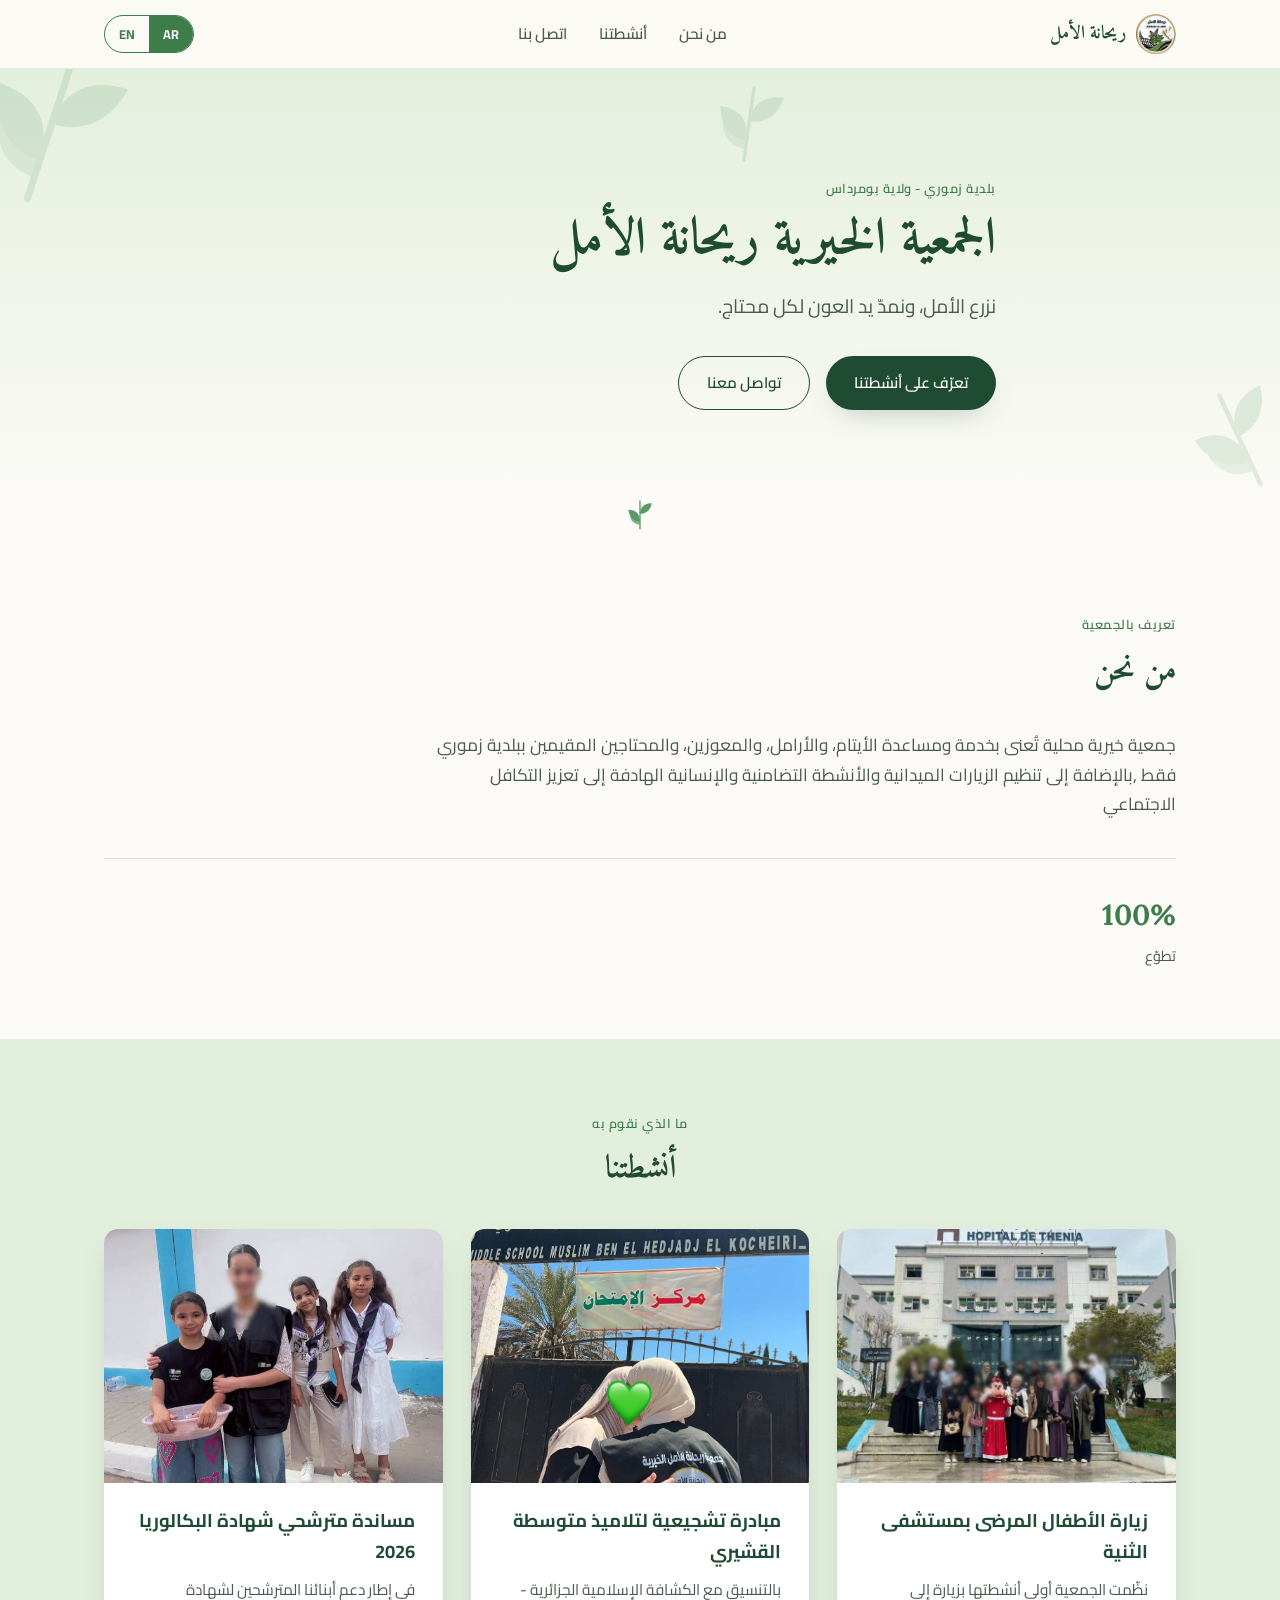
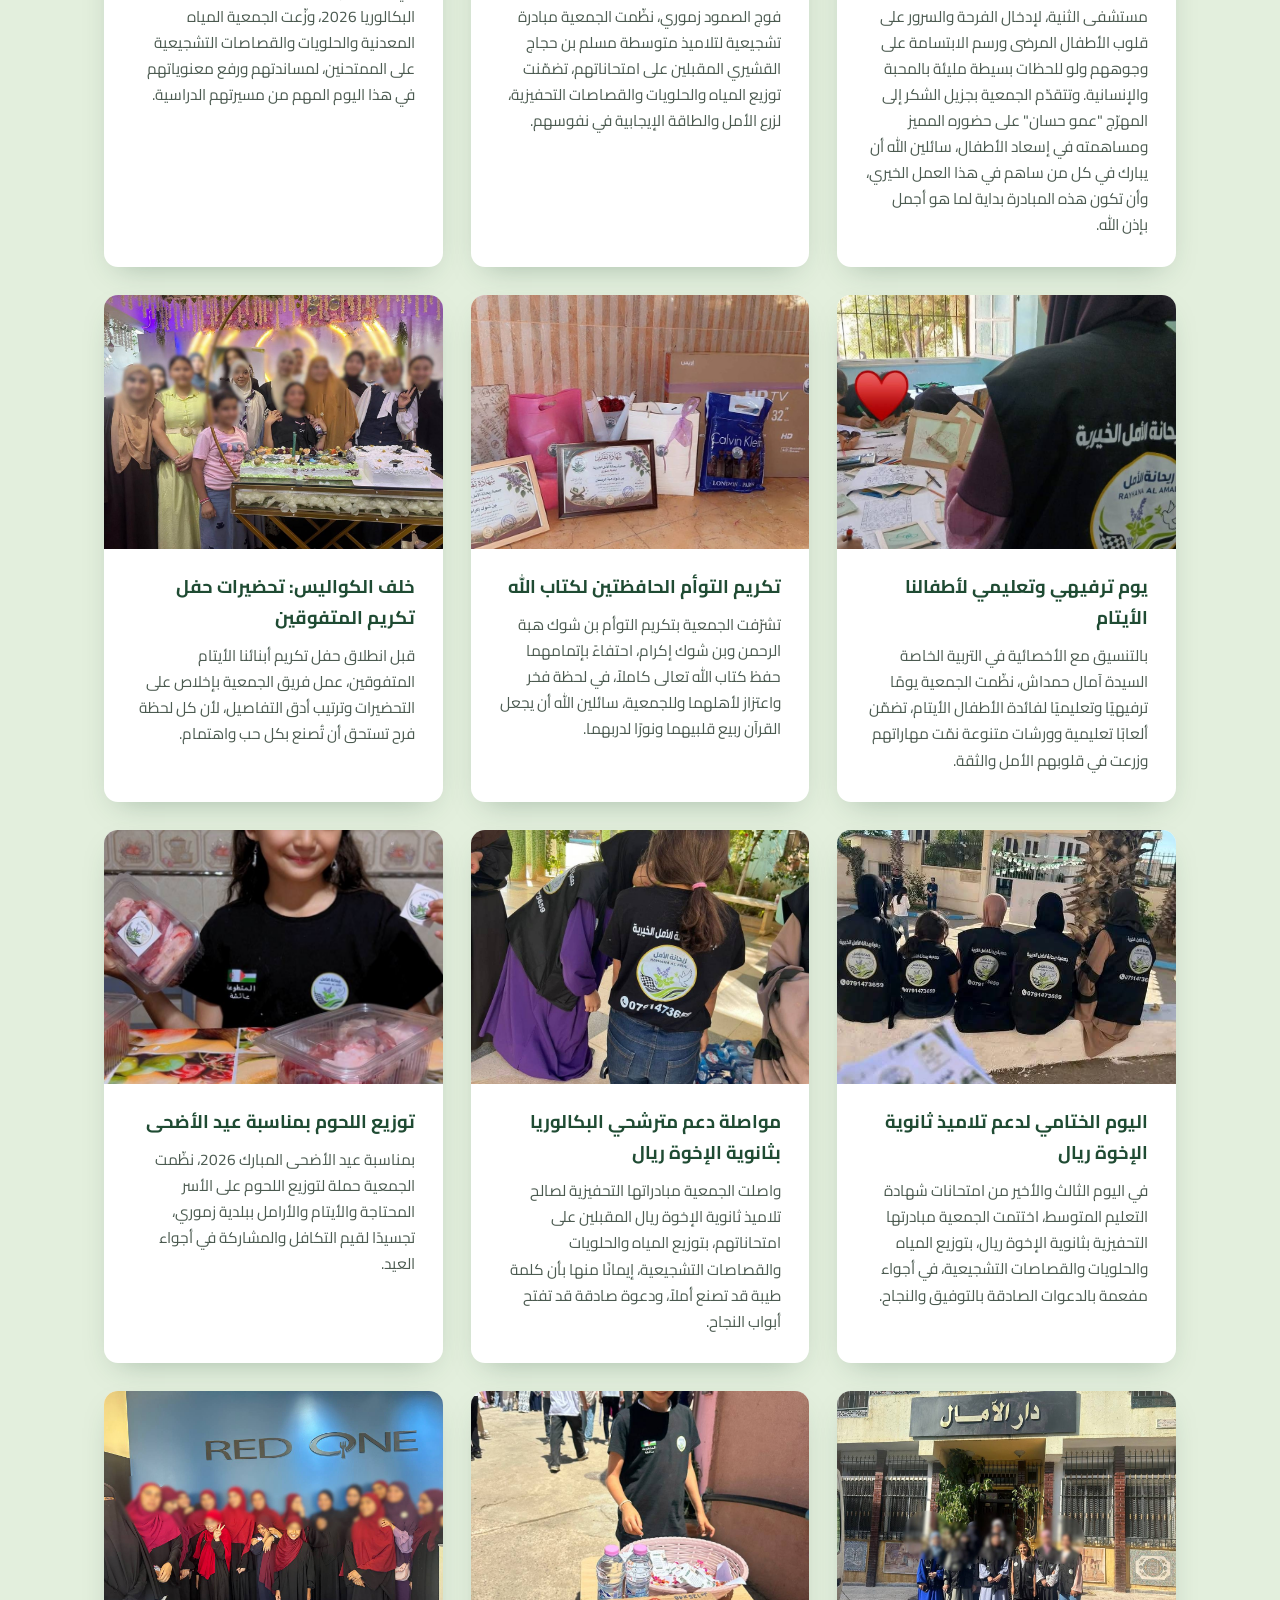
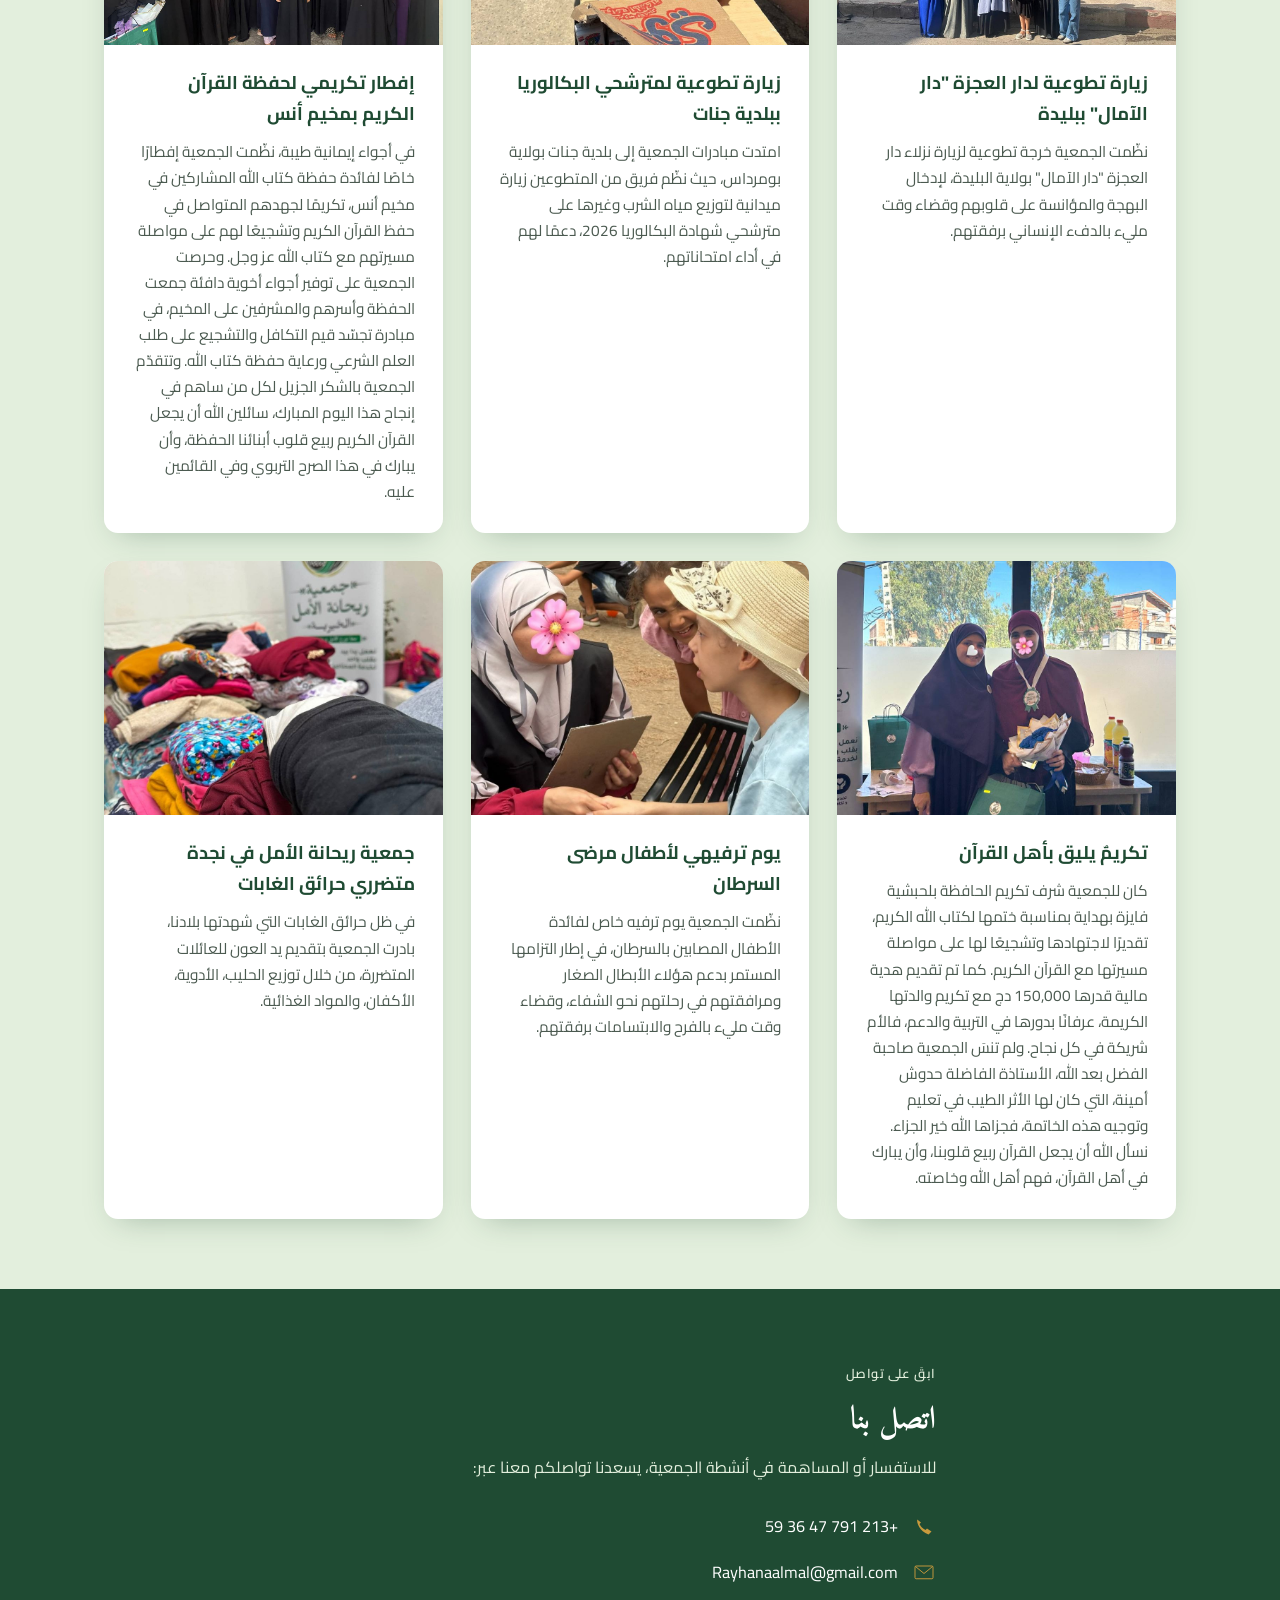
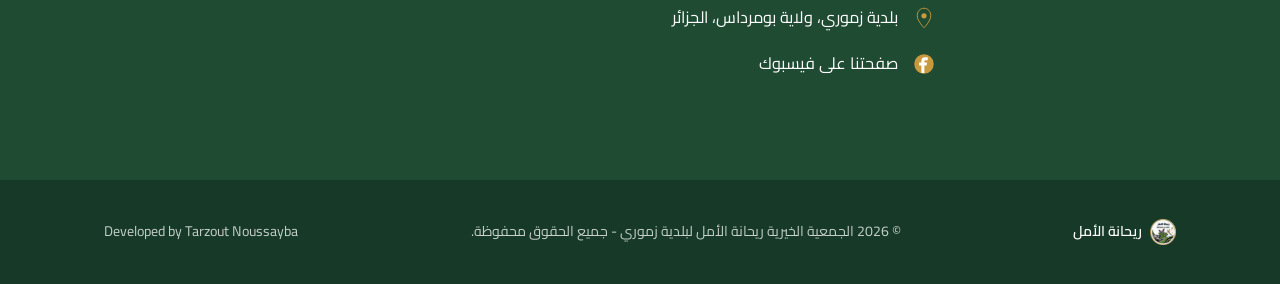
==== commit b44a62a1: "update activities section and images" ====
--- a/index.html
+++ b/index.html
@@ -116,14 +116,8 @@
           <span class="stat-num" data-i18n="about_stat1_num">100%</span>
           <span class="stat-label" data-i18n="about_stat1_label">تطوّع</span>
         </div>
-        <div class="stat">
-          <span class="stat-num" data-i18n="about_stat2_num">3</span>
-          <span class="stat-label" data-i18n="about_stat2_label">محاور عمل رئيسية</span>
-        </div>
-        <div class="stat">
-          <span class="stat-num" data-i18n="about_stat3_num">زموري</span>
-          <span class="stat-label" data-i18n="about_stat3_label">مقر الجمعية</span>
-        </div>
+       
+        
       </div>
     </div>
   </section>
@@ -223,7 +217,7 @@
           <h3 data-i18n="act11_title">زيارة تطوعية لمترشحي البكالوريا ببلدية جنات</h3>
           <p data-i18n="act11_text">امتدت مبادرات الجمعية إلى بلدية جنات بولاية بومرداس، حيث نظّم فريق من المتطوعين زيارة ميدانية لتوزيع مياه الشرب وغيرها على مترشحي شهادة البكالوريا 2026، دعمًا لهم في أداء امتحاناتهم.</p>
         </article>
-        <!-- ضع صورة النشاط 12 هنا باسم images/photo_12.jpg -->
+      
 <article class="card">
   <div class="card-img-wrap">
     <img class="card-img" src="images/photo_12.jpg" alt="إفطار تكريمي لحفظة القرآن الكريم بمخيم أنس">
@@ -232,7 +226,6 @@
   <p data-i18n="act12_text">في أجواء إيمانية طيبة، نظّمت الجمعية إفطارًا خاصًا لفائدة حفظة كتاب الله المشاركين في مخيم أنس، تكريمًا لجهدهم المتواصل في حفظ القرآن الكريم وتشجيعًا لهم على مواصلة مسيرتهم مع كتاب الله عز وجل. وحرصت الجمعية على توفير أجواء أخوية دافئة جمعت الحفظة وأسرهم والمشرفين على المخيم، في مبادرة تجسّد قيم التكافل والتشجيع على طلب العلم الشرعي ورعاية حفظة كتاب الله. وتتقدّم الجمعية بالشكر الجزيل لكل من ساهم في إنجاح هذا اليوم المبارك، سائلين الله أن يجعل القرآن الكريم ربيع قلوب أبنائنا الحفظة، وأن يبارك في هذا الصرح التربوي وفي القائمين عليه.</p>
 </article>
 
-<!-- ضع صورة النشاط 13 هنا باسم images/photo_13.jpg -->
 <article class="card">
   <div class="card-img-wrap">
     <img class="card-img" src="images/photo_13.jpg" alt="تكريمٌ يليق بأهل القرآن">
@@ -240,6 +233,27 @@
   <h3 data-i18n="act13_title">تكريمٌ يليق بأهل القرآن</h3>
   <p data-i18n="act13_text">كان للجمعية شرف تكريم الحافظة بلحبشية فايزة بهداية بمناسبة ختمها لكتاب الله الكريم، تقديرًا لاجتهادها وتشجيعًا لها على مواصلة مسيرتها مع القرآن الكريم. كما تم تقديم هدية مالية قدرها 150,000 دج مع تكريم والدتها الكريمة، عرفانًا بدورها في التربية والدعم، فالأم شريكة في كل نجاح. ولم تنسَ الجمعية صاحبة الفضل بعد الله، الأستاذة الفاضلة حدوش أمينة، التي كان لها الأثر الطيب في تعليم وتوجيه هذه الخاتمة، فجزاها الله خير الجزاء. نسأل الله أن يجعل القرآن ربيع قلوبنا، وأن يبارك في أهل القرآن، فهم أهل الله وخاصته.</p>
 </article>
+
+
+<article class="card">
+  <div class="card-img-wrap">
+    <img class="card-img" src="images/photo_14.jpg" alt="يوم ترفيهي لأطفال مرضى السرطان – فسحة أمل وابتسامة ">
+  </div>
+  <h3 data-i18n="act14_title"> يوم ترفيهي لأطفال مرضى السرطان – فسحة أمل وابتسامة </h3>
+  <p data-i18n="act14_text">   نظّمت جمعية ريحانة الأمل يوم ترفيه خاص لفائدة الأطفال المصابين بالسرطان، في إطار التزامها المستمر بدعم هؤلاء الأبطال الصغار ومرافقتهم في رحلتهم نحو الشفاء.
+نتقدم بالشكر لكل من ساهم في إنجاح هذا اليوم، ونؤكد التزامنا بمواصلة هذه المبادرات لأن الأمل يكبر عندما نتقاسمه. </p>
+</article>
+
+<article class="card">
+  <div class="card-img-wrap">
+    <img class="card-img" src="images/photo_15.jpg" alt="جمعية ريحانة الأمل في نجدة متضرري حرائق الغابات">
+  </div>
+  <h3 data-i18n="act15_title"> جمعية ريحانة الأمل في نجدة متضرري حرائق الغابات </h3>
+  <p data-i18n="act15_text"> في ظل حرائق الغابات التي شهدتها بلادنا، بادرت جمعية ريحانة الأمل بتقديم يد العون للعائلات المتضررة، من خلال توزيع الحليب، الأدوية، الأكفان، والمواد الغذائية.
+نتقدم بالشكر لكل من ساهم ووقف معنا في هذه المبادرة، سائلين الله أن يجازيهم خير الجزاء ويجعل عملهم في ميزان حسناتهم.   </p>
+</article>
+
+
       </div>
     </div>
   </section>
--- a/css/style.css
+++ b/css/style.css
@@ -72,7 +72,7 @@
 }
 .btn-ghost:hover{ background:var(--sage); }
 
-/* ---------------- header ---------------- */
+
 .site-header{
   position:sticky; top:0; z-index:50;
   background:rgba(251,250,246,.9);
@@ -139,14 +139,14 @@
 }
 .hero-cta{ display:flex; flex-wrap:wrap; gap:16px; }
 
-/* ---------------- divider ---------------- */
+
 .divider{
   display:flex; justify-content:center; padding-block:8px;
   color:var(--leaf-2);
 }
 .divider svg{ width:34px; height:34px; }
 
-/* ---------------- about ---------------- */
+
 .about{ padding-block:70px; }
 .section-heading{ margin-block-end:32px; }
 .section-heading.center{ text-align:center; }
@@ -167,7 +167,6 @@
 .stat-num{ font-size:1.8rem; font-weight:700; color:var(--leaf); font-family:var(--font-display-en); }
 .stat-label{ color:var(--ink-soft); font-size:.9rem; }
 
-/* ---------------- activities ---------------- */
 .activities{ padding-block:70px; background:var(--sage); }
 .cards{
   display:grid;
@@ -195,7 +194,7 @@
 .card h3{ margin:22px 28px 10px; font-size:1.15rem; color:var(--forest); }
 .card p{ margin:0 28px; color:var(--ink-soft); font-size:.96rem; }
 
-/* ---------------- contact ---------------- */
+
 .contact{
   background:var(--forest);
   color:#fff;
@@ -213,7 +212,7 @@
 .contact-list svg{ width:24px; height:24px; color:var(--gold); flex-shrink:0; }
 .placeholder-note{ font-size:.82rem; color:rgba(255,255,255,.6); }
 
-/* ---------------- footer ---------------- */
+
 .site-footer{ background:#163a27; color:rgba(255,255,255,.75); padding-block:26px; }
 .footer-inner{
   display:flex; flex-wrap:wrap; align-items:center; justify-content:space-between; gap:14px;
@@ -222,7 +221,6 @@
 .brand.small .brand-logo{ width:26px; height:26px; }
 .brand.small{ display:flex; align-items:center; gap:8px; font-weight:600; color:#fff; }
 
-/* ---------------- responsive ---------------- */
 @media (max-width: 860px){
   .cards{ grid-template-columns:1fr; }
   .site-nav{
@@ -245,7 +243,7 @@
   .btn{ justify-content:center; }
 }
 
-/* respect reduced motion */
+
 @media (prefers-reduced-motion: reduce){
   html{ scroll-behavior:auto; }
   .btn, .card{ transition:none; }
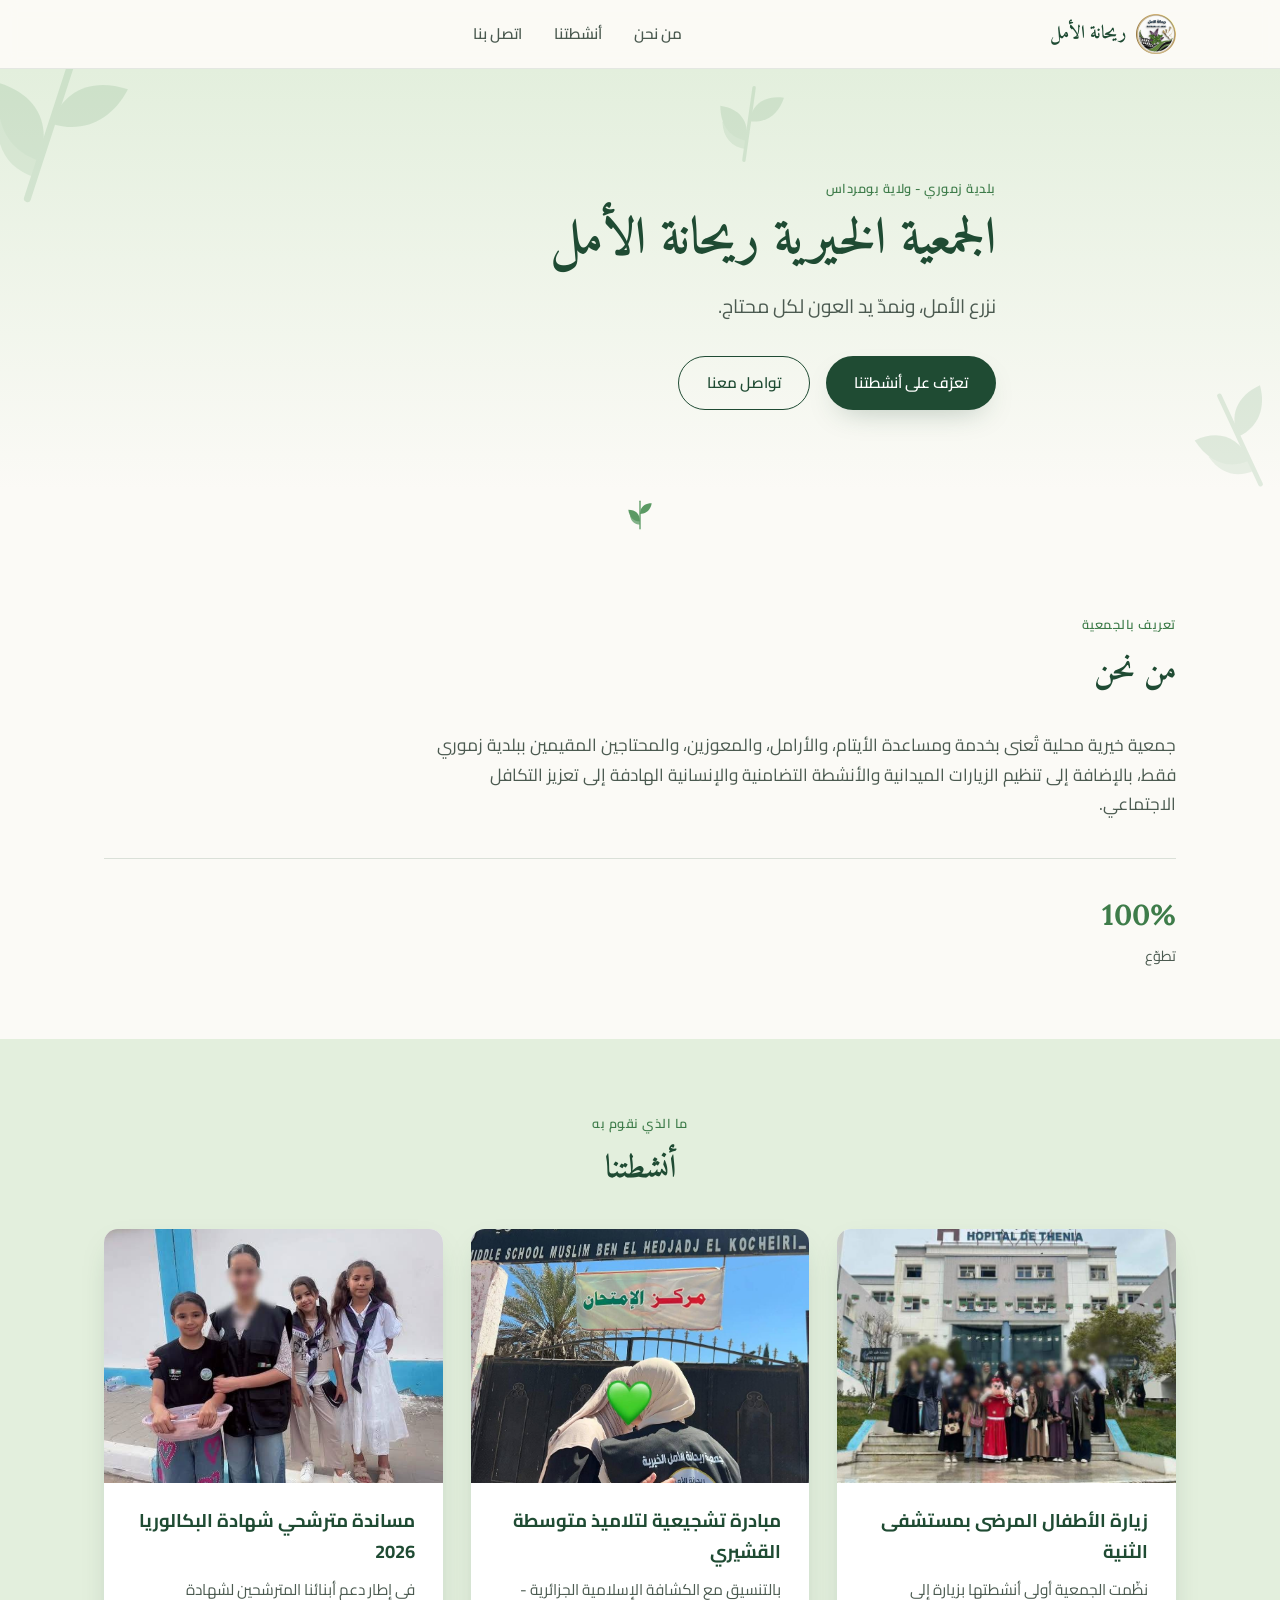
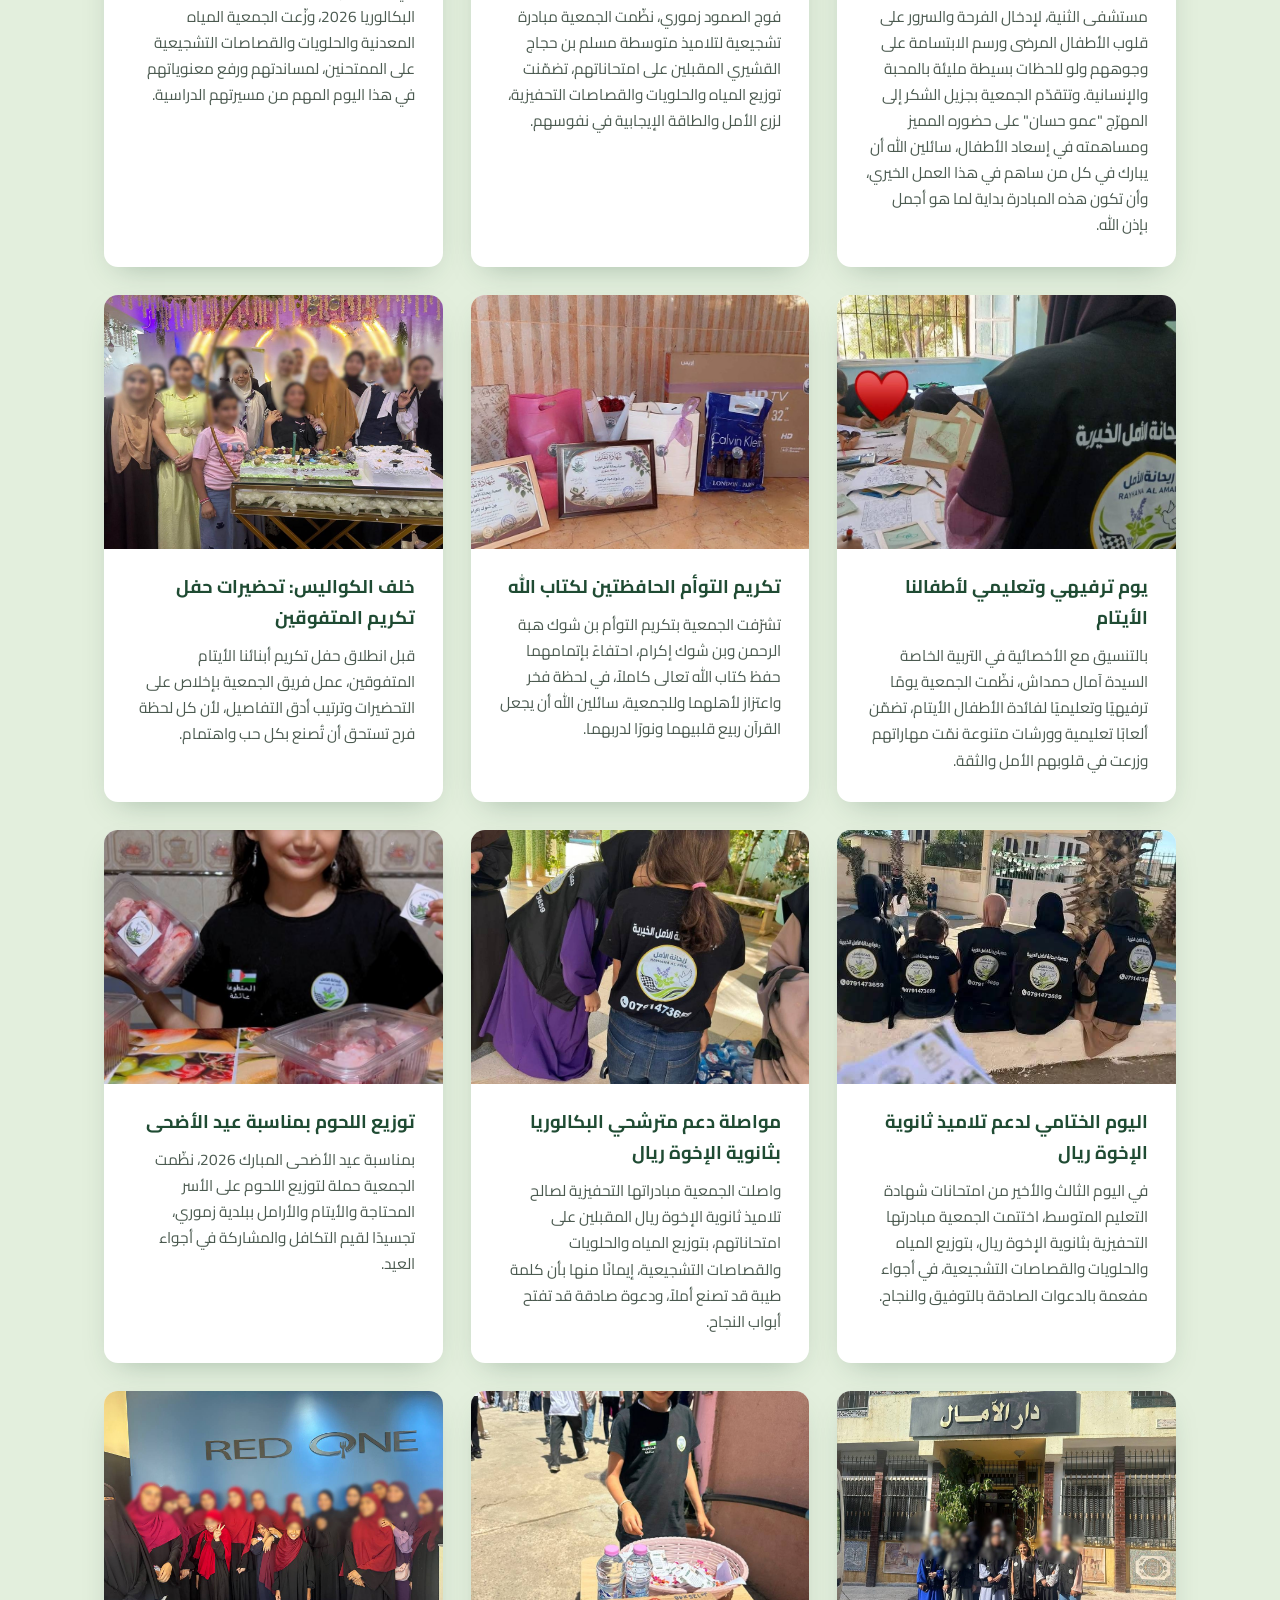
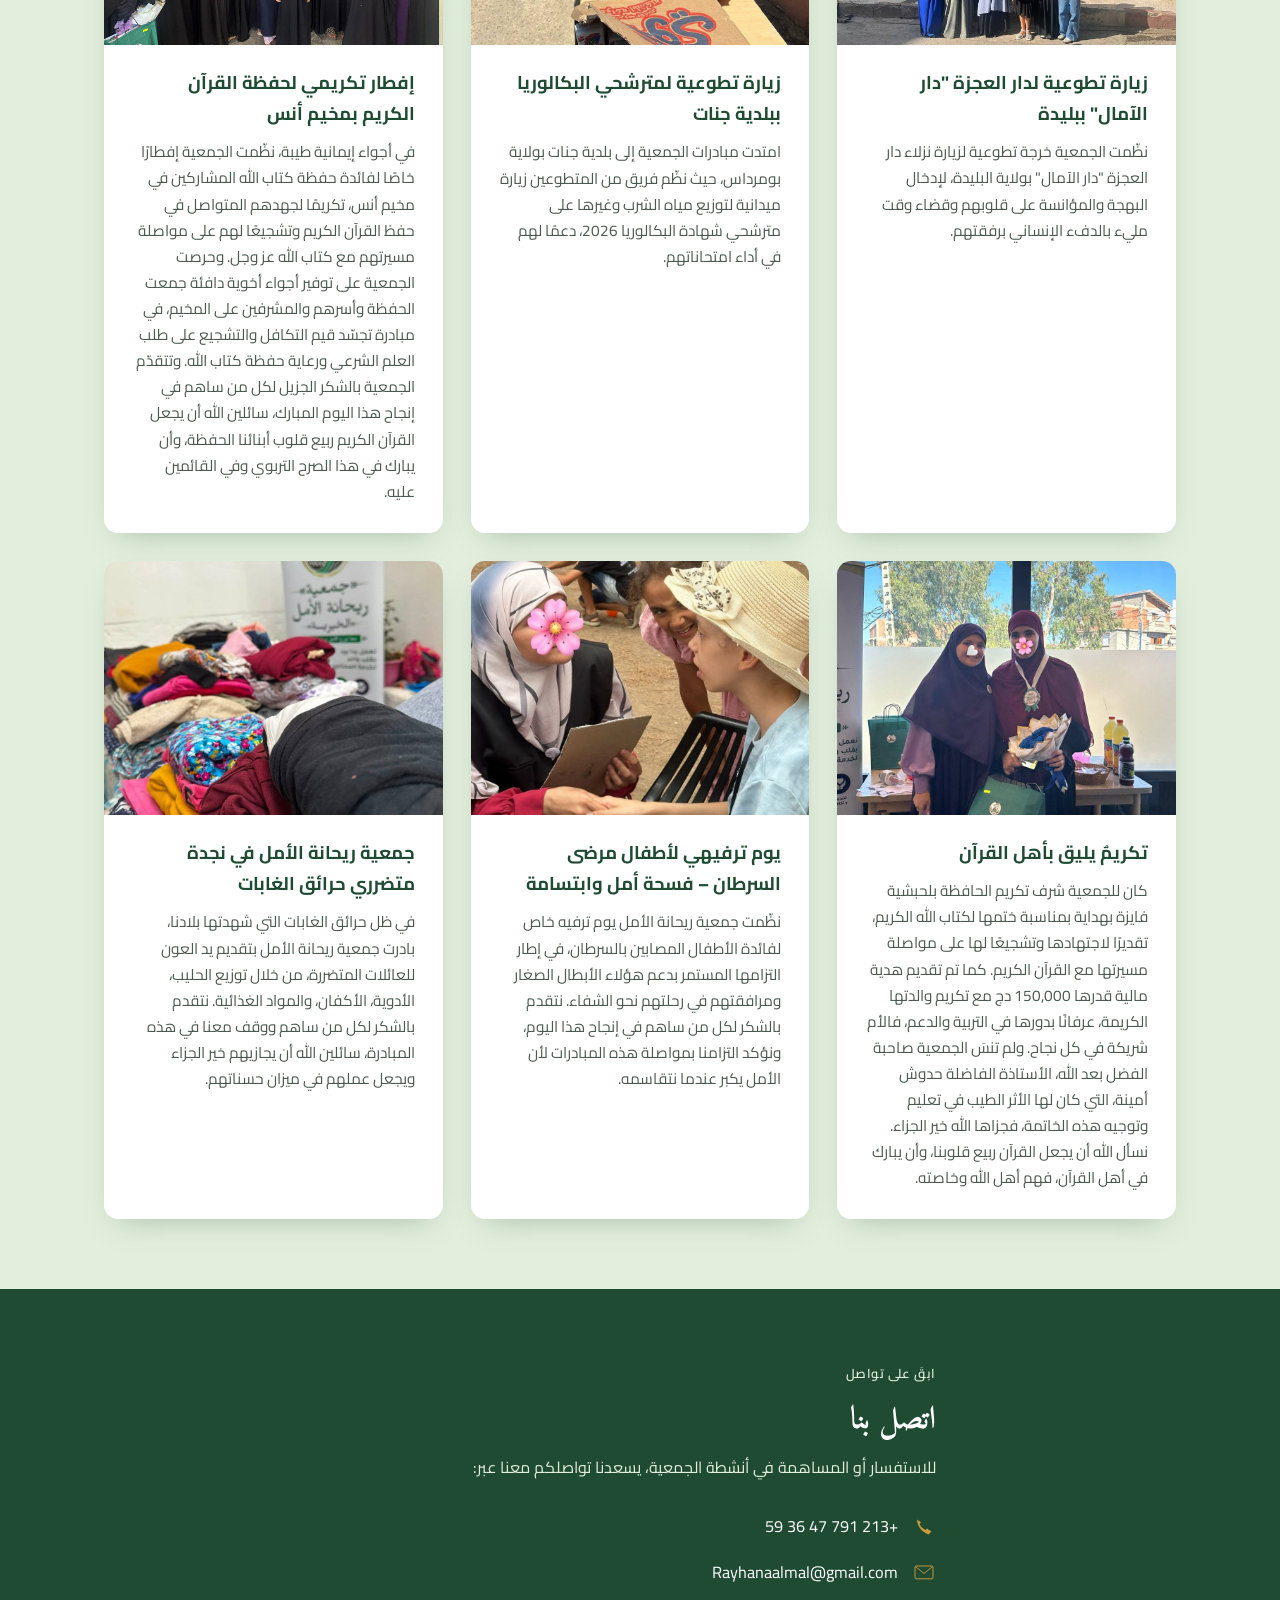
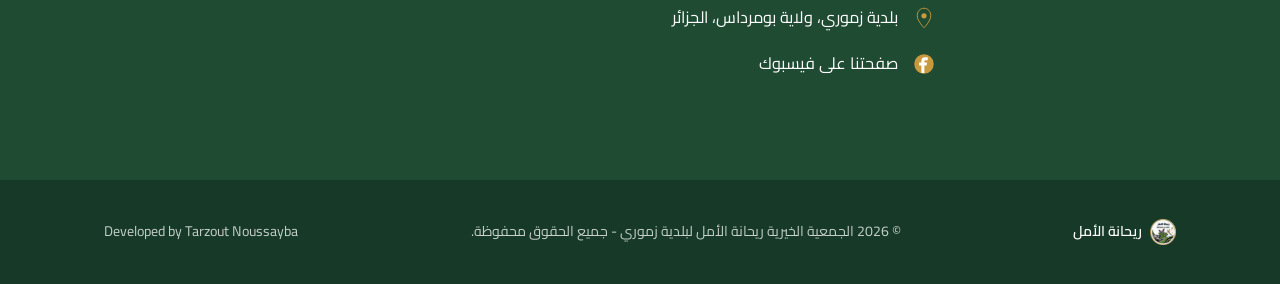
==== commit 574e5f9f: "Add CMS admin panel and Arabic-only site" ====
--- a/index.html
+++ b/index.html
@@ -3,8 +3,8 @@
 <head>
 <meta charset="UTF-8">
 <meta name="viewport" content="width=device-width, initial-scale=1">
-<title data-i18n="meta_title">الجمعية الخيرية ريحانة الأمل - بلدية زموري</title>
-<meta name="description" data-i18n-attr="content" data-i18n="meta_desc" content="جمعية خيرية ناشئة ببلدية زموري تعنى بالأيتام والأرامل والمرضى والمحتاجين">
+<title>الجمعية الخيرية ريحانة الأمل - بلدية زموري</title>
+<meta name="description" content="جمعية خيرية ناشئة ببلدية زموري تعنى بالأيتام والأرامل والمرضى والمحتاجين">
 <link rel="preconnect" href="https://fonts.googleapis.com">
 <link rel="preconnect" href="https://fonts.gstatic.com" crossorigin>
 <link href="https://fonts.googleapis.com/css2?family=Amiri:wght@400;700&family=Cairo:wght@400;500;600;700&family=Lora:ital,wght@0,500;0,600;1,500&display=swap" rel="stylesheet">
@@ -56,20 +56,16 @@
   <div class="wrap header-inner">
     <a class="brand" href="#top">
       <img class="brand-logo" src="images/logo.png" alt="شعار الجمعية">
-      <span class="brand-name" data-i18n="brand_name">ريحانة الأمل</span>
+      <span class="brand-name">ريحانة الأمل</span>
     </a>
 
     <nav class="site-nav" id="siteNav">
-      <a href="#about" data-i18n="nav_about">من نحن</a>
-      <a href="#activities" data-i18n="nav_activities">أنشطتنا</a>
-      <a href="#contact" data-i18n="nav_contact">اتصل بنا</a>
+      <a href="#about">من نحن</a>
+      <a href="#activities">أنشطتنا</a>
+      <a href="#contact">اتصل بنا</a>
     </nav>
 
     <div class="header-actions">
-      <div class="lang-switch" role="group" aria-label="Language switch">
-        <button type="button" class="lang-btn" data-lang="ar" aria-pressed="true">AR</button>
-        <button type="button" class="lang-btn" data-lang="en" aria-pressed="false">EN</button>
-      </div>
       <button class="nav-toggle" id="navToggle" aria-label="menu" aria-expanded="false">
         <span></span><span></span><span></span>
       </button>
@@ -86,12 +82,12 @@
       <svg viewBox="0 0 64 64"><use href="#leaf-icon"/></svg>
     </div>
     <div class="wrap hero-inner">
-      <p class="eyebrow" data-i18n="hero_eyebrow">بلدية زموري - ولاية بومرداس</p>
-      <h1 data-i18n="hero_title">الجمعية الخيرية ريحانة الأمل</h1>
-      <p class="hero-tagline" data-i18n="hero_tagline">نزرع الأمل، ونمدّ يد العون لكل محتاج.</p>
+      <p class="eyebrow">بلدية زموري - ولاية بومرداس</p>
+      <h1>الجمعية الخيرية ريحانة الأمل</h1>
+      <p class="hero-tagline">نزرع الأمل، ونمدّ يد العون لكل محتاج.</p>
       <div class="hero-cta">
-        <a href="#activities" class="btn btn-primary" data-i18n="hero_btn_activities">تعرّف على أنشطتنا</a>
-        <a href="#contact" class="btn btn-ghost" data-i18n="hero_btn_contact">تواصل معنا</a>
+        <a href="#activities" class="btn btn-primary">تعرّف على أنشطتنا</a>
+        <a href="#contact" class="btn btn-ghost">تواصل معنا</a>
       </div>
     </div>
   </section>
@@ -103,21 +99,17 @@
   <section class="about" id="about">
     <div class="wrap about-inner">
       <div class="section-heading">
-        <span class="eyebrow" data-i18n="about_eyebrow">تعريف بالجمعية</span>
-        <h2 data-i18n="about_title">من نحن</h2>
+        <span class="eyebrow">تعريف بالجمعية</span>
+        <h2>من نحن</h2>
       </div>
-      <p class="about-text" data-i18n="about_text">
-        الجمعية الخيرية "ريحانة الأمل" لبلدية زموري جمعية خيرية ناشئة حديثًا، تسعى منذ انطلاقها إلى
-        مساعدة الأيتام والأرامل والمرضى والمحتاجين في المنطقة، من خلال مبادرات تضامنية وأعمال تطوعية
-        تجمع أبناء الجماعة على قيم العطاء والتكافل.
+      <p class="about-text">
+        جمعية خيرية محلية تُعنى بخدمة ومساعدة الأيتام، والأرامل، والمعوزين، والمحتاجين المقيمين ببلدية زموري فقط، بالإضافة إلى تنظيم الزيارات الميدانية والأنشطة التضامنية والإنسانية الهادفة إلى تعزيز التكافل الاجتماعي.
       </p>
       <div class="about-stats">
         <div class="stat">
-          <span class="stat-num" data-i18n="about_stat1_num">100%</span>
-          <span class="stat-label" data-i18n="about_stat1_label">تطوّع</span>
+          <span class="stat-num">100%</span>
+          <span class="stat-label">تطوّع</span>
         </div>
-       
-        
       </div>
     </div>
   </section>
@@ -125,135 +117,13 @@
   <section class="activities" id="activities">
     <div class="wrap">
       <div class="section-heading center">
-        <span class="eyebrow" data-i18n="activities_eyebrow">ما الذي نقوم به</span>
-        <h2 data-i18n="activities_title">أنشطتنا</h2>
+        <span class="eyebrow">ما الذي نقوم به</span>
+        <h2>أنشطتنا</h2>
       </div>
 
-      <div class="cards">
-        <article class="card">
-          <div class="card-img-wrap">
-            <img class="card-img" src="images/photo_1.jpg" alt="زيارة الأطفال المرضى بمستشفى الثنية">
-          </div>
-          <h3 data-i18n="act1_title">زيارة الأطفال المرضى بمستشفى الثنية</h3>
-          <p data-i18n="act1_text">نظّمت الجمعية أولى أنشطتها بزيارة إلى مستشفى الثنية، لإدخال الفرحة والسرور على قلوب الأطفال المرضى ورسم الابتسامة على وجوههم ولو للحظات بسيطة مليئة بالمحبة والإنسانية. وتتقدّم الجمعية بجزيل الشكر إلى المهرّج "عمو حسان" على حضوره المميز ومساهمته في إسعاد الأطفال، سائلين الله أن يبارك في كل من ساهم في هذا العمل الخيري، وأن تكون هذه المبادرة بداية لما هو أجمل بإذن الله.</p>
-        </article>
-
-        <article class="card">
-          <div class="card-img-wrap">
-            <img class="card-img" src="images/photo_2.jpg" alt="مبادرة تشجيعية لتلاميذ متوسطة القشيري">
-          </div>
-          <h3 data-i18n="act2_title">مبادرة تشجيعية لتلاميذ متوسطة القشيري</h3>
-          <p data-i18n="act2_text">بالتنسيق مع الكشافة الإسلامية الجزائرية - فوج الصمود زموري، نظّمت الجمعية مبادرة تشجيعية لتلاميذ متوسطة مسلم بن حجاج القشيري المقبلين على امتحاناتهم، تضمّنت توزيع المياه والحلويات والقصاصات التحفيزية، لزرع الأمل والطاقة الإيجابية في نفوسهم.</p>
-        </article>
-
-        <article class="card">
-          <div class="card-img-wrap">
-            <img class="card-img" src="images/photo_3.jpg" alt="مساندة مترشحي شهادة البكالوريا 2026">
-          </div>
-          <h3 data-i18n="act3_title">مساندة مترشحي شهادة البكالوريا 2026</h3>
-          <p data-i18n="act3_text">في إطار دعم أبنائنا المترشحين لشهادة البكالوريا 2026، وزّعت الجمعية المياه المعدنية والحلويات والقصاصات التشجيعية على الممتحنين، لمساندتهم ورفع معنوياتهم في هذا اليوم المهم من مسيرتهم الدراسية.</p>
-        </article>
-
-        <article class="card">
-          <div class="card-img-wrap">
-            <img class="card-img" src="images/photo_4.jpg" alt="يوم ترفيهي وتعليمي لأطفالنا الأيتام">
-          </div>
-          <h3 data-i18n="act4_title">يوم ترفيهي وتعليمي لأطفالنا الأيتام</h3>
-          <p data-i18n="act4_text">بالتنسيق مع الأخصائية في التربية الخاصة السيدة آمال حمداش، نظّمت الجمعية يومًا ترفيهيًا وتعليميًا لفائدة الأطفال الأيتام، تضمّن ألعابًا تعليمية وورشات متنوعة نمّت مهاراتهم وزرعت في قلوبهم الأمل والثقة.</p>
-        </article>
-
-        <article class="card">
-          <div class="card-img-wrap">
-            <img class="card-img" src="images/photo_5.jpg" alt="تكريم التوأم الحافظتين لكتاب الله">
-          </div>
-          <h3 data-i18n="act5_title">تكريم التوأم الحافظتين لكتاب الله</h3>
-          <p data-i18n="act5_text">تشرّفت الجمعية بتكريم التوأم بن شوك هبة الرحمن وبن شوك إكرام، احتفاءً بإتمامهما حفظ كتاب الله تعالى كاملاً، في لحظة فخر واعتزاز لأهلهما وللجمعية، سائلين الله أن يجعل القرآن ربيع قلبيهما ونورًا لدربهما.</p>
-        </article>
-
-        <article class="card">
-          <div class="card-img-wrap">
-            <img class="card-img" src="images/photo_6.jpg" alt="تحضيرات حفل تكريم المتفوقين">
-          </div>
-          <h3 data-i18n="act6_title">خلف الكواليس: تحضيرات حفل تكريم المتفوقين</h3>
-          <p data-i18n="act6_text">قبل انطلاق حفل تكريم أبنائنا الأيتام المتفوقين، عمل فريق الجمعية بإخلاص على التحضيرات وترتيب أدق التفاصيل، لأن كل لحظة فرح تستحق أن تُصنع بكل حب واهتمام.</p>
-        </article>
-
-        <article class="card">
-          <div class="card-img-wrap">
-            <img class="card-img" src="images/photo_7.jpg" alt="اليوم الختامي لمبادرة دعم تلاميذ ثانوية الإخوة ريال">
-          </div>
-          <h3 data-i18n="act7_title">اليوم الختامي لدعم تلاميذ ثانوية الإخوة ريال</h3>
-          <p data-i18n="act7_text">في اليوم الثالث والأخير من امتحانات شهادة التعليم المتوسط، اختتمت الجمعية مبادرتها التحفيزية بثانوية الإخوة ريال، بتوزيع المياه والحلويات والقصاصات التشجيعية، في أجواء مفعمة بالدعوات الصادقة بالتوفيق والنجاح.</p>
-        </article>
-
-        <article class="card">
-          <div class="card-img-wrap">
-            <img class="card-img" src="images/photo_8.jpg" alt="مواصلة دعم مترشحي البكالوريا بثانوية الإخوة ريال">
-          </div>
-          <h3 data-i18n="act8_title">مواصلة دعم مترشحي البكالوريا بثانوية الإخوة ريال</h3>
-          <p data-i18n="act8_text">واصلت الجمعية مبادراتها التحفيزية لصالح تلاميذ ثانوية الإخوة ريال المقبلين على امتحاناتهم، بتوزيع المياه والحلويات والقصاصات التشجيعية، إيمانًا منها بأن كلمة طيبة قد تصنع أملاً، ودعوة صادقة قد تفتح أبواب النجاح.</p>
-        </article>
-
-        <article class="card">
-          <div class="card-img-wrap">
-            <img class="card-img" src="images/photo_9.jpg" alt="توزيع اللحوم بمناسبة عيد الأضحى">
-          </div>
-          <h3 data-i18n="act9_title">توزيع اللحوم بمناسبة عيد الأضحى</h3>
-          <p data-i18n="act9_text">بمناسبة عيد الأضحى المبارك 2026، نظّمت الجمعية حملة لتوزيع اللحوم على الأسر المحتاجة والأيتام والأرامل ببلدية زموري، تجسيدًا لقيم التكافل والمشاركة في أجواء العيد.</p>
-        </article>
-
-        <article class="card">
-          <div class="card-img-wrap">
-            <img class="card-img" src="images/photo_10.jpg" alt="زيارة تطوعية لدار العجزة دار الآمال ببليدة">
-          </div>
-          <h3 data-i18n="act10_title">زيارة تطوعية لدار العجزة "دار الآمال" ببليدة</h3>
-          <p data-i18n="act10_text">نظّمت الجمعية خرجة تطوعية لزيارة نزلاء دار العجزة "دار الآمال" بولاية البليدة، لإدخال البهجة والمؤانسة على قلوبهم وقضاء وقت مليء بالدفء الإنساني برفقتهم.</p>
-        </article>
-
-        <article class="card">
-          <div class="card-img-wrap">
-            <img class="card-img" src="images/photo_11.jpg" alt="زيارة تطوعية لمترشحي البكالوريا ببلدية جنات">
-          </div>
-          <h3 data-i18n="act11_title">زيارة تطوعية لمترشحي البكالوريا ببلدية جنات</h3>
-          <p data-i18n="act11_text">امتدت مبادرات الجمعية إلى بلدية جنات بولاية بومرداس، حيث نظّم فريق من المتطوعين زيارة ميدانية لتوزيع مياه الشرب وغيرها على مترشحي شهادة البكالوريا 2026، دعمًا لهم في أداء امتحاناتهم.</p>
-        </article>
-      
-<article class="card">
-  <div class="card-img-wrap">
-    <img class="card-img" src="images/photo_12.jpg" alt="إفطار تكريمي لحفظة القرآن الكريم بمخيم أنس">
-  </div>
-  <h3 data-i18n="act12_title">إفطار تكريمي لحفظة القرآن الكريم بمخيم أنس</h3>
-  <p data-i18n="act12_text">في أجواء إيمانية طيبة، نظّمت الجمعية إفطارًا خاصًا لفائدة حفظة كتاب الله المشاركين في مخيم أنس، تكريمًا لجهدهم المتواصل في حفظ القرآن الكريم وتشجيعًا لهم على مواصلة مسيرتهم مع كتاب الله عز وجل. وحرصت الجمعية على توفير أجواء أخوية دافئة جمعت الحفظة وأسرهم والمشرفين على المخيم، في مبادرة تجسّد قيم التكافل والتشجيع على طلب العلم الشرعي ورعاية حفظة كتاب الله. وتتقدّم الجمعية بالشكر الجزيل لكل من ساهم في إنجاح هذا اليوم المبارك، سائلين الله أن يجعل القرآن الكريم ربيع قلوب أبنائنا الحفظة، وأن يبارك في هذا الصرح التربوي وفي القائمين عليه.</p>
-</article>
-
-<article class="card">
-  <div class="card-img-wrap">
-    <img class="card-img" src="images/photo_13.jpg" alt="تكريمٌ يليق بأهل القرآن">
-  </div>
-  <h3 data-i18n="act13_title">تكريمٌ يليق بأهل القرآن</h3>
-  <p data-i18n="act13_text">كان للجمعية شرف تكريم الحافظة بلحبشية فايزة بهداية بمناسبة ختمها لكتاب الله الكريم، تقديرًا لاجتهادها وتشجيعًا لها على مواصلة مسيرتها مع القرآن الكريم. كما تم تقديم هدية مالية قدرها 150,000 دج مع تكريم والدتها الكريمة، عرفانًا بدورها في التربية والدعم، فالأم شريكة في كل نجاح. ولم تنسَ الجمعية صاحبة الفضل بعد الله، الأستاذة الفاضلة حدوش أمينة، التي كان لها الأثر الطيب في تعليم وتوجيه هذه الخاتمة، فجزاها الله خير الجزاء. نسأل الله أن يجعل القرآن ربيع قلوبنا، وأن يبارك في أهل القرآن، فهم أهل الله وخاصته.</p>
-</article>
-
-
-<article class="card">
-  <div class="card-img-wrap">
-    <img class="card-img" src="images/photo_14.jpg" alt="يوم ترفيهي لأطفال مرضى السرطان – فسحة أمل وابتسامة ">
-  </div>
-  <h3 data-i18n="act14_title"> يوم ترفيهي لأطفال مرضى السرطان – فسحة أمل وابتسامة </h3>
-  <p data-i18n="act14_text">   نظّمت جمعية ريحانة الأمل يوم ترفيه خاص لفائدة الأطفال المصابين بالسرطان، في إطار التزامها المستمر بدعم هؤلاء الأبطال الصغار ومرافقتهم في رحلتهم نحو الشفاء.
-نتقدم بالشكر لكل من ساهم في إنجاح هذا اليوم، ونؤكد التزامنا بمواصلة هذه المبادرات لأن الأمل يكبر عندما نتقاسمه. </p>
-</article>
-
-<article class="card">
-  <div class="card-img-wrap">
-    <img class="card-img" src="images/photo_15.jpg" alt="جمعية ريحانة الأمل في نجدة متضرري حرائق الغابات">
-  </div>
-  <h3 data-i18n="act15_title"> جمعية ريحانة الأمل في نجدة متضرري حرائق الغابات </h3>
-  <p data-i18n="act15_text"> في ظل حرائق الغابات التي شهدتها بلادنا، بادرت جمعية ريحانة الأمل بتقديم يد العون للعائلات المتضررة، من خلال توزيع الحليب، الأدوية، الأكفان، والمواد الغذائية.
-نتقدم بالشكر لكل من ساهم ووقف معنا في هذه المبادرة، سائلين الله أن يجازيهم خير الجزاء ويجعل عملهم في ميزان حسناتهم.   </p>
-</article>
-
-
+      <div class="cards" id="activities-cards">
+        <!-- تُبنى بطاقات الأنشطة هنا تلقائيًا بواسطة js/activities.js -->
+        <!-- لا حاجة لإضافة أو تعديل أي بطاقة يدويًا بعد الآن -->
       </div>
     </div>
   </section>
@@ -261,31 +131,30 @@
   <section class="contact" id="contact">
     <div class="wrap contact-inner">
       <div class="section-heading">
-        <span class="eyebrow light" data-i18n="contact_eyebrow">ابقَ على تواصل</span>
-        <h2 class="light" data-i18n="contact_title">اتصل بنا</h2>
-        <p class="contact-note light" data-i18n="contact_note">للاستفسار أو المساهمة في أنشطة الجمعية، يسعدنا تواصلكم معنا عبر:</p>
+        <span class="eyebrow light">ابقَ على تواصل</span>
+        <h2 class="light">اتصل بنا</h2>
+        <p class="contact-note light">للاستفسار أو المساهمة في أنشطة الجمعية، يسعدنا تواصلكم معنا عبر:</p>
       </div>
 
       <ul class="contact-list">
         <li>
           <svg viewBox="0 0 64 64"><use href="#phone-icon"/></svg>
-          <a href="tel:+213791473659" data-i18n="contact_phone">+213 791 47 36 59</a>
+          <a href="tel:+213791473659">+213 791 47 36 59</a>
         </li>
         <li>
           <svg viewBox="0 0 64 64"><use href="#mail-icon"/></svg>
-          <a href="mailto:Rayhanaalmal@gmail.com" data-i18n="contact_email">Rayhanaalmal@gmail.com</a>
+          <a href="mailto:Rayhanaalmal@gmail.com">Rayhanaalmal@gmail.com</a>
         </li>
         <li>
           <svg viewBox="0 0 64 64"><use href="#pin-icon"/></svg>
-          <a href="https://maps.google.com/?q=Zemmouri,Boumerdès,Algeria" target="_blank" rel="noopener" data-i18n="contact_address">بلدية زموري، ولاية بومرداس، الجزائر</a>
+          <a href="https://maps.google.com/?q=Zemmouri,Boumerdès,Algeria" target="_blank" rel="noopener">بلدية زموري، ولاية بومرداس، الجزائر</a>
         </li>
         <li>
           <svg viewBox="0 0 64 64"><use href="#fb-icon"/></svg>
-          <a href="https://web.facebook.com/profile.php?id=100063916632789" target="_blank" rel="noopener" data-i18n="contact_fb">صفحتنا على فيسبوك</a>
+          <a href="https://web.facebook.com/profile.php?id=100063916632789" target="_blank" rel="noopener">صفحتنا على فيسبوك</a>
         </li>
       </ul>
 
-      
     </div>
   </section>
 
@@ -295,13 +164,14 @@
   <div class="wrap footer-inner">
     <div class="brand small">
       <img class="brand-logo" src="images/logo.png" alt="شعار الجمعية">
-      <span data-i18n="brand_name">ريحانة الأمل</span>
+      <span>ريحانة الأمل</span>
     </div>
-    <p data-i18n="footer_text">© {year} الجمعية الخيرية ريحانة الأمل لبلدية زموري - جميع الحقوق محفوظة.</p>
+    <p data-year-text>© {year} الجمعية الخيرية ريحانة الأمل لبلدية زموري - جميع الحقوق محفوظة.</p>
     <p class="credit"><a href="https://github.com/tarzout-noussayba-dev-ctrl" target="_blank" rel="noopener">Developed by Tarzout Noussayba</a></p>
   </div>
 </footer>
 
 <script src="js/script.js"></script>
+<script src="js/activities.js"></script>
 </body>
-</html>
+</html>
